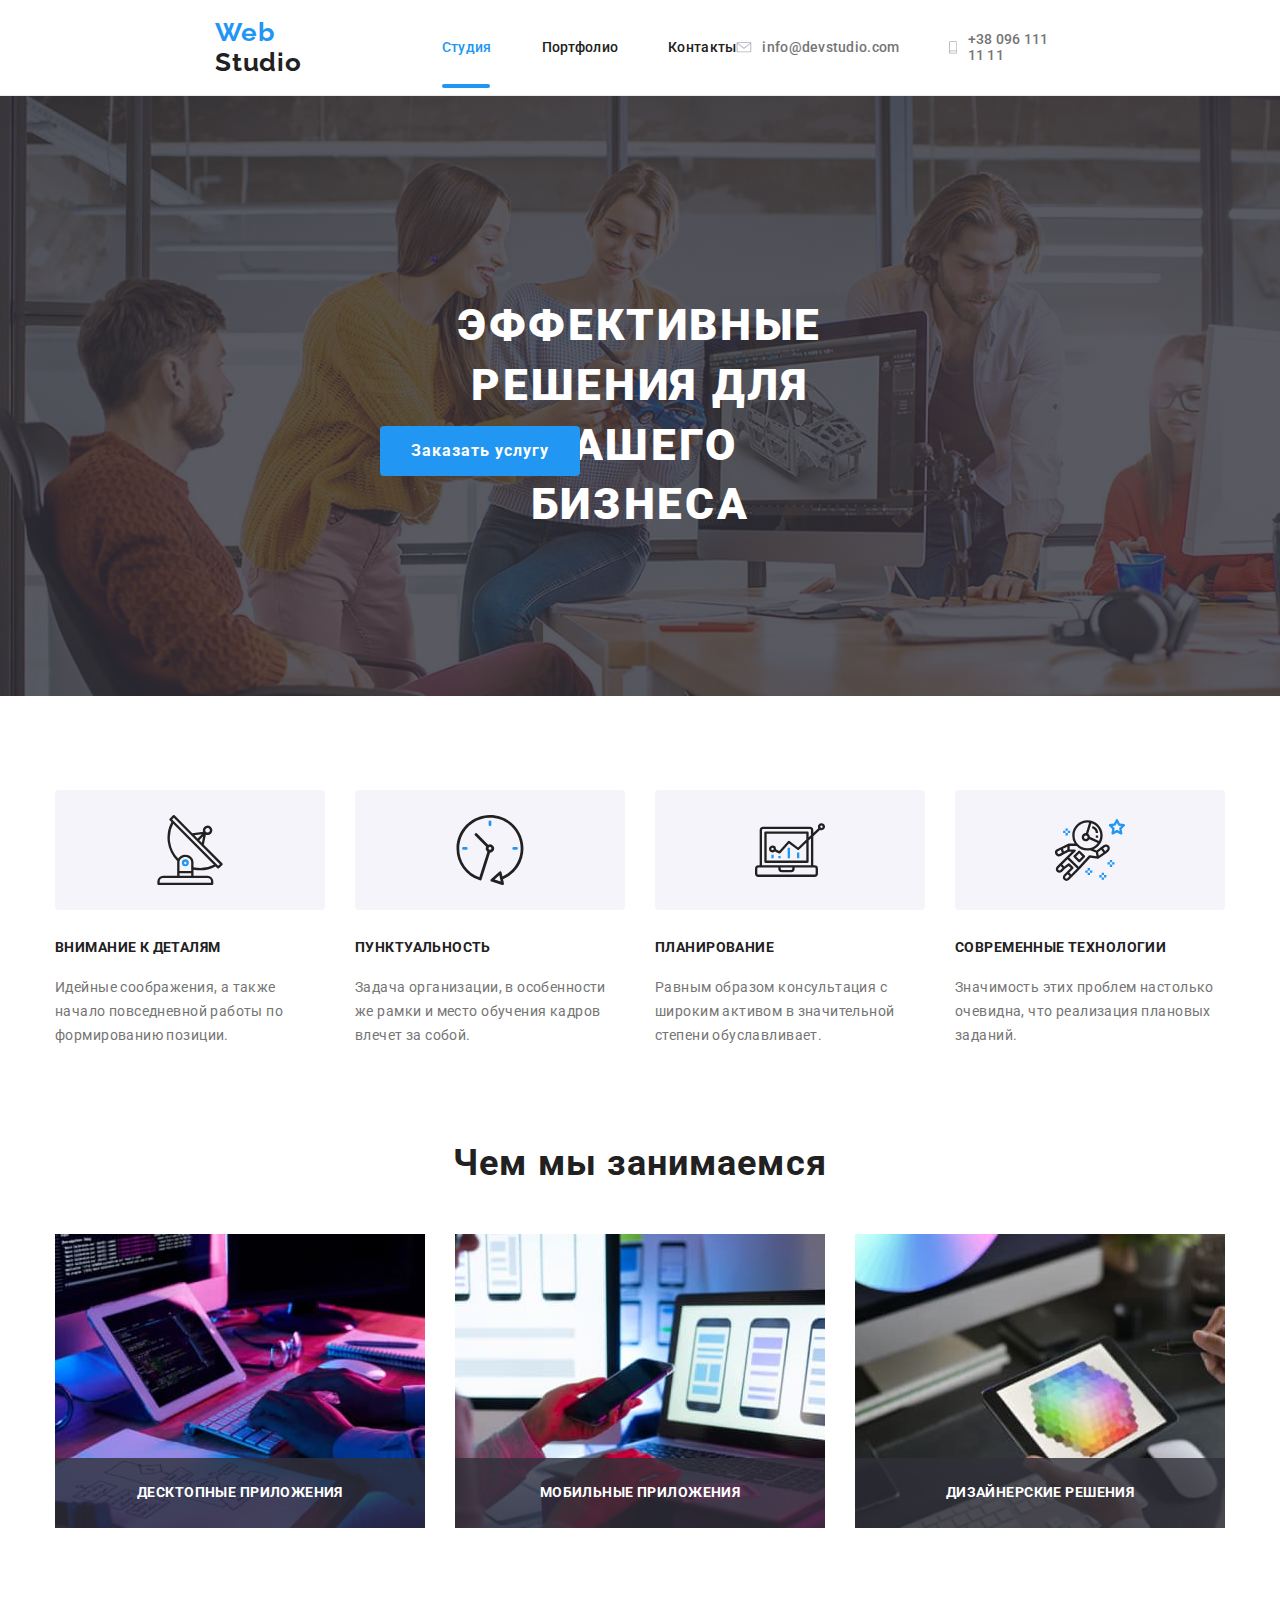
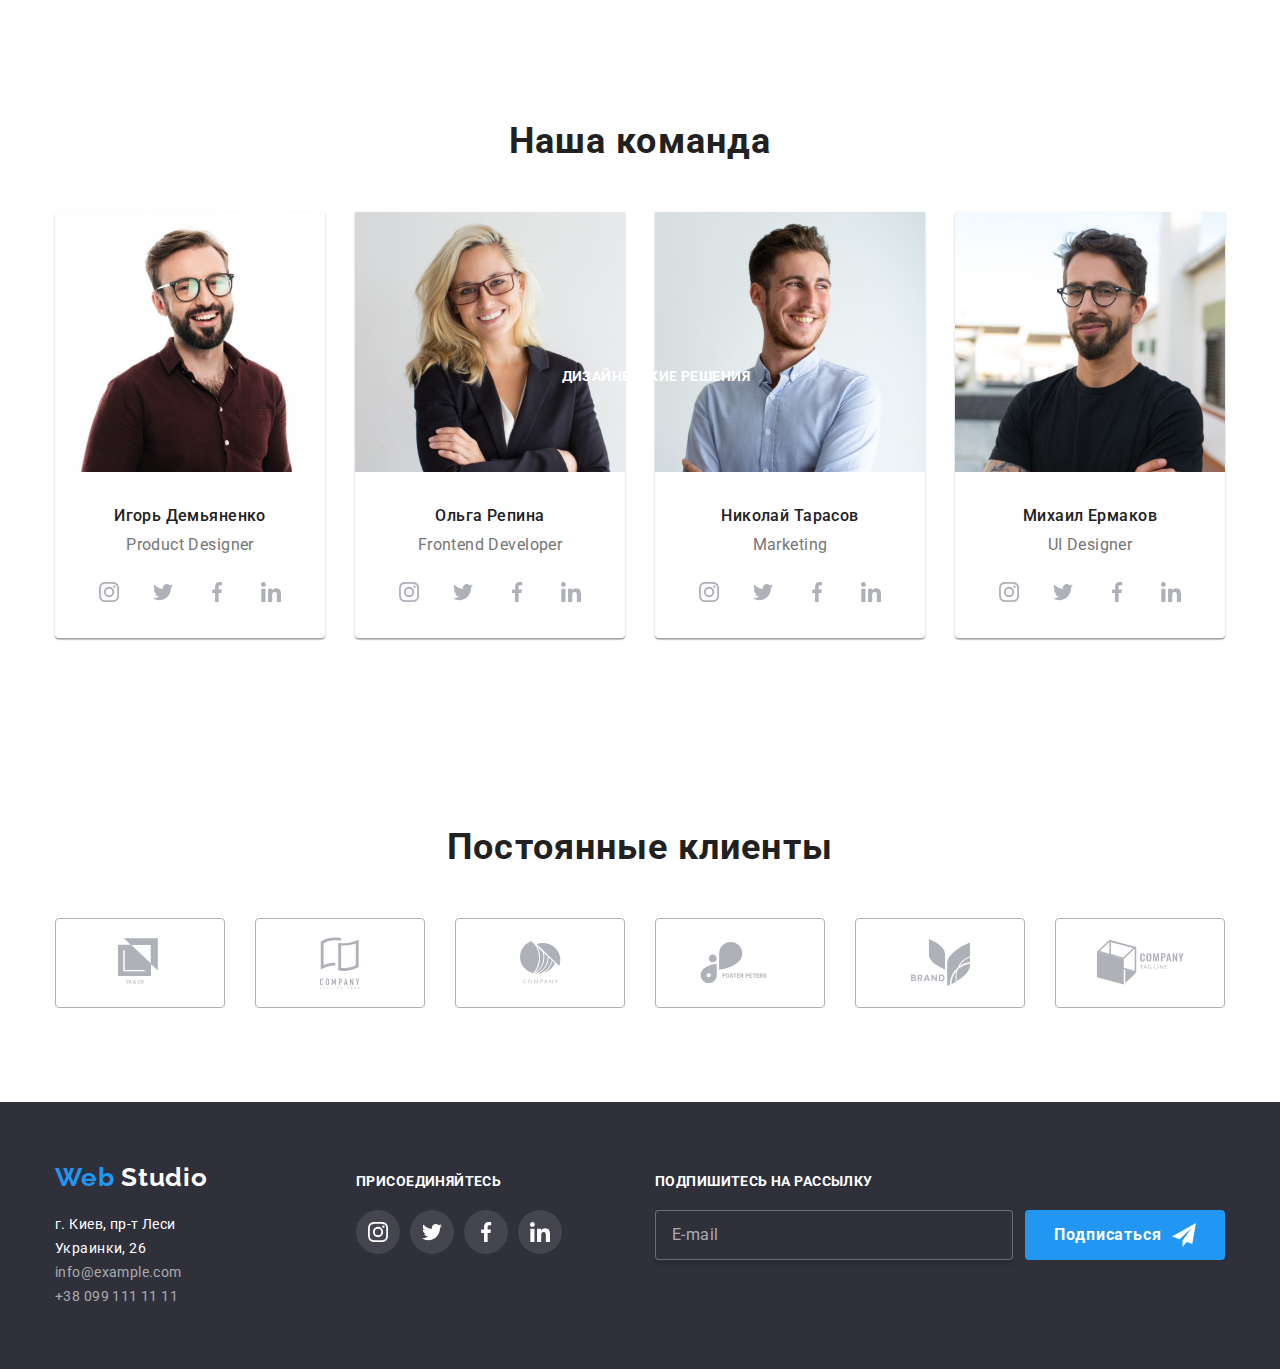
==== index.html @ f152252c "Fixes page marcup and styles of index.html and portfolio.html" ====
<!DOCTYPE html>
<html lang="ru">
    <head>
        <meta charset="UTF-8"/>
        <meta name="viewport" content="width=device-width,
        initial-scale=1.0"/>
        <title>Document</title>
        <link href="https://fonts.googleapis.com/css2?family=Raleway:wght@700&amp;family=Roboto:wght@400;500;700;900&amp;display=swap" rel="stylesheet">
        <link rel="stylesheet" href="css/normalize.css"/>
        <link rel="stylesheet" href="./css/common.css"/>
        <link rel="stylesheet" href="./css/styles.css"/>
    </head>
    <body>
        <header>
            <div class="header-conteiner ul">
                <a href="./index.html" class="logo">
                    Web <span class="head logo">Studio</span>
                </a>
                <nav class="nav">
                    <ul class="ul">
                        <li class="item"><a href="./index.html" class="nav-link current">Студия<div class="decor"></div></a></li>
                        <li class="item"><a href="./portfolio.html" class="nav-link">Портфолио<div class="decor"></div></a></li>
                        <li class="item"><a href="" class="nav-link">Контакты<div class="decor"></div></a></li>
                    </ul>
                </nav>
                <ul class="ul">
                    <li class="item">
                        <a href="mailto:info@devstudio.com" class=".header-mail nav-link contact">
                            <svg class="header-mail icon">
                                <use href="./img/symbol-defs1.svg#envelope">
                                </use>
                            </svg>
                            info@devstudio.com
                        </a>
                    </li>
                    <li class="item">
                        <a href="tel:+380961111111" class="nav-link contact">
                            <svg class="header-phone icon">
                                <use href="./img/symbol-defs1.svg#smartphone">
                                </use>
                            </svg>
                            +38 096 111 11 11
                        </a>
                    </li>
                </ul>
            </div>
        </header>
        <main class="main">
            <section>
                <div class="hero-conteiner relative">
                    <h1 class="header absolute">Эффективные решения для вашего бизнеса</h1>
                    <button class="button absolute" data-modal-open>Заказать услугу</button>
                </div>
            </section>
            <section class="section">
                <div class="conteiner">
                    <h2 class="section-header hidden">Особенности</h2>
                    <ul class=ul>
                        <li class="items">
                            <div class="features-items">
                                <svg class="icon">
                                    <use href="./img/symbol-defs.svg#antenna">
                                    </use>
                                </svg>
                            </div>
                            <p class="features">Внимание к деталям</p>
                            <p class="section-text">Идейные соображения, а также начало повседневной работы по формированию позиции.</p>
                        </li>
                        <li class="items">
                            <div class="features-items">
                                <svg class="icon">
                                    <use href="./img/symbol-defs.svg#clock">
                                    </use>
                                </svg>
                            </div>
                            <h3 class="features">Пунктуальность</h3>
                            <p class="section-text">Задача организации, в особенности же рамки и место обучения кадров влечет за собой.</p>
                        </li>
                        <li class="items">
                            <div class="features-items">
                                <svg class="icon">
                                    <use href="./img/symbol-defs.svg#diagram">
                                    </use>
                                </svg>
                            </div>
                            <h3 class="features">Планирование</h3>
                            <p class="section-text">Равным образом консультация с широким активом в значительной степени обуславливает.</p>
                        </li>
                        <li class="items">
                            <div class="features-items">
                                <svg class="icon">
                                    <use href="./img/symbol-defs.svg#astronaut">
                                    </use>
                                </svg>
                            </div>
                            <h3 class="features">Современные технологии</h3>
                            <p class="section-text">Значимость этих проблем настолько очевидна, что реализация плановых заданий.</p>
                        </li>
                    </ul>
                </div>
            </section>
            <section class="section">
                <div class="conteiner">
                    <h2 class="section-header">Чем мы занимаемся</h2>
                    <ul class="ul">
                        <li class="items relative">
                            <img src="./img/tablet.jpg" alt=""/>
                            <div class="absolute-layer"></div>
                            <p class="features customize l absolute">Десктопные приложения</p>
                        </li>
                        <li class="items relative">
                                <img src="./img/noteboock.jpg" alt=""/>
                                <div class="absolute-layer"></div>
                                <p class="features customize l absolute">Мобильные приложения</p>
                        </li>
                        <li class="items relative">
                                <img src="./img/pc.jpg" alt=""/>
                                <div class="absolute-layer"></div>
                                <p class="features customize l absolute">Дизайнерские решения</p>
                        </li>
                    </ul>
                </div>
            </section>
            <section class="section">
                <div class="conteiner team relative">
                    <h2 class="section-header">Наша команда</h2>
                    <h3 class="features customize absolute desine-desisions">Дизайнерские решения</h3>
                    <ul class="ul">
                        <li class="items items-width">
                            <img src="./img/igor.jpg" alt="" class="photo-margin"/>
                            <p class="teammate-name">Игорь Демьяненко</p>
                            <p class="teammate-name section-text">Product Designer</p>
                            <ul class="ul">
                                <li class="team-item">
                                    <a href="" aria-label="ссылка на instagram" target="_blank" rel="noopener noreferrer" class="social-link">
                                        <svg class="icon">
                                            <use href="./img/symbol-defs.svg#instagram">
                                            </use>
                                        </svg>
                                    </a>
                                </li>
                                <li class="team-item">
                                    <a href="" aria-label="ссылка на twitter" target="_blank" rel="noopener noreferrer" class="social-link">
                                        <svg class="icon">
                                            <use href="./img/symbol-defs.svg#twitter">
                                            </use>
                                        </svg>
                                    </a>
                                </li>
                                <li class="team-item">
                                    <a href="" aria-label="ссылка на faceboock" target="_blank" rel="noopener noreferrer" class="social-link">
                                        <svg class="icon">
                                            <use href="./img/symbol-defs.svg#facebook">
                                            </use>
                                        </svg>
                                    </a>
                                </li>
                                <li class="team-item">
                                    <a href="" aria-label="ссылка на linkedin" target="_blank" rel="noopener noreferrer" class="social-link">
                                        <svg class="icon">
                                            <use href="./img/symbol-defs.svg#linkedin">
                                            </use>
                                        </svg>
                                    </a>
                                </li>
                            </ul>
                        </li>
                        <li class="items items-width">
                            <img src="./img/olga.jpg" alt="" class="photo-margin"/>
                            <p class="teammate-name">Ольга Репина</p>
                            <p class="teammate-name section-text">Frontend Developer</p>
                            <ul class="ul">
                                <li class="team-item">
                                    <a href="" aria-label="ссылка на instagram" target="_blank" rel="noopener noreferrer" class="social-link">
                                        <svg class="icon">
                                            <use href="./img/symbol-defs.svg#instagram">
                                            </use>
                                        </svg>
                                    </a>
                                </li>
                                <li class="team-item">
                                    <a href="" aria-label="ссылка на twitter" target="_blank" rel="noopener noreferrer" class="social-link">
                                        <svg class="icon">
                                            <use href="./img/symbol-defs.svg#twitter">
                                            </use>
                                        </svg>
                                    </a>
                                </li>
                                <li class="team-item">
                                    <a href="" aria-label="ссылка на faceboock" target="_blank" rel="noopener noreferrer" class="social-link">
                                        <svg class="icon">
                                            <use href="./img/symbol-defs.svg#facebook">
                                            </use>
                                        </svg>
                                    </a>
                                </li>
                                <li class="team-item">
                                    <a href="" aria-label="ссылка на linkedin" target="_blank" rel="noopener noreferrer" class="social-link">
                                        <svg class="icon">
                                            <use href="./img/symbol-defs.svg#linkedin">
                                            </use>
                                        </svg>
                                    </a>
                                </li>
                            </ul>
                        </li>
                        <li class="items items-width">
                            <img src="./img/nik.jpg" alt="" class="photo-margin"/>
                            <p class="teammate-name">Николай Тарасов</p>
                            <p class="teammate-name section-text">Marketing</p>
                            <ul class="ul">
                                <li class="team-item">
                                    <a href="" aria-label="ссылка на instagram" target="_blank" rel="noopener noreferrer" class="social-link">
                                        <svg class="icon">
                                            <use href="./img/symbol-defs.svg#instagram">
                                            </use>
                                        </svg>
                                    </a>
                                </li>
                                <li class="team-item">
                                    <a href="" aria-label="ссылка на twitter" target="_blank" rel="noopener noreferrer" class="social-link">
                                        <svg class="icon">
                                            <use href="./img/symbol-defs.svg#twitter">
                                            </use>
                                        </svg>
                                    </a>
                                </li>
                                <li class="team-item">
                                    <a href="" aria-label="ссылка на faceboock" target="_blank" rel="noopener noreferrer" class="social-link">
                                        <svg class="icon">
                                            <use href="./img/symbol-defs.svg#facebook">
                                            </use>
                                        </svg>
                                    </a>
                                </li>
                                <li class="team-item">
                                    <a href="" aria-label="ссылка на linkedin" target="_blank" rel="noopener noreferrer" class="social-link">
                                        <svg class="icon">
                                            <use href="./img/symbol-defs.svg#linkedin">
                                            </use>
                                        </svg>
                                    </a>
                                </li>
                            </ul>
                        </li>
                        <li class="items items-width">
                            <img src="./img/michael.jpg" alt="" class="photo-margin"/>
                            <p class="teammate-name">Михаил Ермаков</p>
                            <p class="teammate-name section-text">UI Designer</p>
                            <ul class="ul">
                                <li class="team-item">
                                    <a href="" aria-label="ссылка на instagram" target="_blank" rel="noopener noreferrer" class="social-link">
                                        <svg class="icon">
                                            <use href="./img/symbol-defs.svg#instagram">
                                            </use>
                                        </svg>
                                    </a>
                                </li>
                                <li class="team-item">
                                    <a href="" aria-label="ссылка на twitter" target="_blank" rel="noopener noreferrer" class="social-link">
                                        <svg class="icon">
                                            <use href="./img/symbol-defs.svg#twitter">
                                            </use>
                                        </svg>
                                    </a>
                                </li>
                                <li class="team-item">
                                    <a href="" aria-label="ссылка на faceboock" target="_blank" rel="noopener noreferrer" class="social-link">
                                        <svg class="icon">
                                            <use href="./img/symbol-defs.svg#facebook">
                                            </use>
                                        </svg>
                                    </a>
                                </li>
                                <li class="team-item">
                                    <a href="" aria-label="ссылка на linkedin" target="_blank" rel="noopener noreferrer" class="social-link">
                                        <svg class="icon">
                                            <use href="./img/symbol-defs.svg#linkedin">
                                            </use>
                                        </svg>
                                    </a>
                                </li>
                            </ul>
                        </li>
                    </ul>    
                </div>
            </section>
            <section class="section">
                <div class="conteiner">
                    <h2 class="section-header">Постоянные клиенты</h2>
                    <ul class="ul">
                        <li class="items">
                            <a href="" aria-label="./img/logo1.svg" target="_blank" rel="noopener noreferrer" class="section-link">
                                <div class="clients-items">
                                    <svg class="clients-link icon">
                                        <use href="./img/symbol-defs.svg#logo1">
                                        </use>
                                    </svg>
                                </div>
                            </a>
                        </li>
                        <li class="items">
                            <a href="" aria-label="./img/logo2.svg" target="_blank" rel="noopener noreferrer" class="section-link">
                                <div class="clients-items">
                                    <svg class="clients-link tagline icon">
                                        <use href="./img/symbol-defs.svg#logo2">
                                        </use>
                                    </svg>
                                </div>
                            </a>
                        </li>
                        <li class="items">
                            <a href="" aria-label="./img/logo3.svg" target="_blank" rel="noopener noreferrer" class="section-link">
                                <div class="clients-items">
                                    <svg class="clients-link company icon">
                                        <use href="./img/symbol-defs.svg#logo3">
                                        </use>
                                    </svg>
                                </div>
                            </a>
                        </li>
                        <li class="items">
                            <a href="" aria-label="./img/logo4.svg" target="_blank" rel="noopener noreferrer" class="section-link">
                                <div class="clients-items">
                                    <svg class="clients-link foster-peters icon">
                                        <use href="./img/symbol-defs.svg#logo4">
                                        </use>
                                    </svg>
                                </div>
                            </a>
                        </li>
                        <li class="items">
                            <a href="" aria-label="./img/logo5.svg" target="_blank" rel="noopener noreferrer" class="section-link">
                                <div class="clients-items">
                                    <svg class="clients-link brand icon">
                                        <use href="./img/symbol-defs.svg#logo5">
                                        </use>
                                    </svg>
                                </div>
                            </a>
                        </li>
                        <li class="items">
                            <a href="" aria-label="./img/logo6.svg" target="_blank" rel="noopener noreferrer" class="section-link">
                                <div class="clients-items">
                                    <svg class="clients-link tag-line icon">
                                        <use href="./img/symbol-defs.svg#logo6">
                                        </use>
                                    </svg>
                                </div>
                            </a>
                        </li>
                    </ul>
               </div>
            </section>
        </main>
        <footer class="footer">
            <h2 class="footer section-header hidden">Свяжитесь с нами</h2>
            <div class="footer-conteiner ul">
                <div class="ul address">
                    <a href="./index.html" class="logo footer-logo">
                        Web <span class="botom logo">Studio</span>
                    </a>
                    <address class="address">
                        г. Киев, пр-т Леси Украинки, 26 <br>
                        <a href="mailto:info@example.com" class="address-link">info@example.com</a><br>
                        <a href="tel:+38 099 111 11 11" class="address-link">+38 099 111 11 11</a>
                    </address>
                </div>
                <div class="ul follow-us">
                    <h3 class="features ul">присоединяйтесь</h3>
                    <ul class="ul">
                        <li class="team-item">
                            <a href="" aria-label="ссылка на instagram" target="_blank" rel="noopener noreferrer" class="follow-us-link">
                                <svg class="icon">
                                    <use href="./img/symbol-defs.svg#instagram">
                                    </use>
                                </svg>
                            </a>
                        </li>
                        <li class="team-item">
                            <a href="" aria-label="ссылка на twitter" target="_blank" rel="noopener noreferrer" class="follow-us-link">
                                <svg class="icon">
                                    <use href="./img/symbol-defs.svg#twitter">
                                    </use>
                                </svg>
                            </a>
                        </li>
                        <li class="team-item">
                            <a href="" aria-label="ссылка на faceboock" target="_blank" rel="noopener noreferrer" class="follow-us-link">
                                <svg class="icon">
                                    <use href="./img/symbol-defs.svg#facebook">
                                    </use>
                                </svg>
                            </a>
                        </li>
                        <li class="team-item">
                            <a href="" aria-label="ссылка на linkedin" target="_blank" rel="noopener noreferrer" class="follow-us-link">
                                <svg class="icon">
                                    <use href="./img/symbol-defs.svg#linkedin">
                                    </use>
                                </svg>
                            </a>
                        </li>
                    </ul>
                </div>
                <form class="ul subscribe">
                    <label class="footer-label" for="delivery-mail">Подпишитесь на рассылку</label>
                    <div class="ul">
                        <input class="footer-input" type="email" id="delivery-mail" name="delivery-mail" placeholder="E-mail">
                        <button class="button" type="submit">
                            Подписаться
                            <svg class="icon">
                                <use href="./img/symbol-defs2.svg#icon-send">
                                </use>
                            </svg>
                        </button>
                    </div>
                </form>
            </div>
        </footer>
        <div class="backdrop is-hidden" data-modal>
            <div class="modal">
                <button class="modal-button" data-modal-close>
                    <svg class="icon">
                        <use href="./img/symbol-defs.svg#x-icon">
                        </use>
                    </svg>
                </button>
                <form class="modal-content" action="#" method="get">
                    <h2 class="modal-header">
                        Оставьте свои данные, мы вам перезвоним
                    </h2>
                    <label class="modal-label" for="name">Имя</label>
                    <input class="modal-iput" type="text" name="name" id="name">
                    <svg class="icon name">
                        <use href="./img/symbol-defs2.svg#person">
                        </use>
                    </svg>
                    <label class="modal-label" for="phone">Телефон</label>
                    <input class="modal-iput" type="tel" name="phone" id="phone">
                    <svg class="icon phone">
                        <use href="./img/symbol-defs2.svg#phone">
                        </use>
                    </svg>
                    <label class="modal-label" for="mail">Почта</label>
                    <input class="modal-iput" type="email" name="mail" id="mail">
                    <svg class="icon email">
                        <use href="./img/symbol-defs2.svg#email">
                        </use>
                    </svg>
                    <label class="modal-label" for="comment">Комментарий</label>
                    <textarea class="modal-comment" name="comment" id="comment" placeholder="Введите текст"></textarea>
                    <input class="modal-checkbox" type="checkbox" name="submit-agreement" id="submit-agreement">
                    <label class="checkbox modal-label" for="submit-agreement">
                        Соглашаюсь с рассылкой и принимаю <a href="#" class="modal-link">Условия договора</a>
                    </label>
                    <svg class="icon square">
                        <use href="./img/symbol-defs2.svg#square">
                        </use>
                    </svg>
                    <button class="button" type="submit">Отправить</button>
                </form>
            </div>
        </div>
        <script src="js/modal.js"></script>
    </body>
</html>
---- css/common.css ----
:root {
    --primary-page-color: #2196F3;
    --secondary-page-color: #ffffff;
    --primary-text-color: #212121;
    --secondary-text-color: #ffffff;
}
/* inheriting border-box */
html {
    box-sizing: border-box;
}
*, *::before, *::after {
    box-sizing: inherit;
}
/* body */
body {
    background-color: var(--secondary-page-color);
    font-family: Roboto, sans-serif;
    font-size: 14px;
    letter-spacing: 0.03em;
    margin: 0;
}
/* standart margin remover */
h1, h2, h3, h4, h5, h6, ul, p {
    margin: 0 0 0 0;
    padding: 0 0 0 0;
}
/* list style remover */
ul {
    list-style: none;
}

/* logo style */
.logo {
    color: var(--primary-page-color);
    font-family: Raleway;
    font-weight: 700;
    font-size: 26px;
    line-height: 1.19;
    letter-spacing: 0.03em;
    text-decoration: none;
}
.head.logo {
    color: var(--primary-text-color);
}
.botom.logo {
    color: var(--secondary-page-color);
}
/* site nav */
.nav, .nav-link {
    color: var(--primary-text-color);
    font-weight: 500;
    line-height: 1.14;
    letter-spacing: 0.02em;
    text-decoration: none;

    transition: fill 250ms cubic-bezier(0.4, 0, 0.2, 1), color 250ms cubic-bezier(0.4, 0, 0.2, 1);
}
.nav-link {
    display: block;
    padding-top: 32px;
    padding-bottom: 31px;
}
.ul {
    display: flex;
    align-items: center;
    justify-content: center;
    margin-left: auto;
}
.nav .ul {
    margin-left: 85px;
}
.ul .item:not(:last-child) {
    margin-right: 50px;
}
.item {
    position: relative;
}
.decor::before {
    position: absolute;
    top: 76px;
    left: 0;
    content: '';
    width: calc(100% - 2px);
    height: 4px;
    border-radius: 2px;
    background-color: var(--primary-page-color);
    opacity: 0;

}
.nav-link.current {
    color: var(--primary-page-color);
}
.current .decor::before {
    opacity: 1;
}
.nav-link.contact {
    display: flex;
    align-items: center;
    color: #757575;

    transition: fill 250ms cubic-bezier(0.4, 0, 0.2, 1), color 250ms cubic-bezier(0.4, 0, 0.2, 1);
}
.header-mail.icon {
    width: 16px;
    height: 11px;
    margin-right: 10px;

    fill: #AFB1B8;

    transition: fill 250ms cubic-bezier(0.4, 0, 0.2, 1), color 250ms cubic-bezier(0.4, 0, 0.2, 1);
}
.header-phone.icon {
    width: 10px;
    height: 15px;
    margin-right: 10px;

    fill: #AFB1B8;

    transition: fill 250ms cubic-bezier(0.4, 0, 0.2, 1), color 250ms cubic-bezier(0.4, 0, 0.2, 1);
}
.item:hover .nav-link,
.item:focus .nav-link,
.item:hover .icon,
.item:focus .icon {
    fill: var(--primary-page-color);
    color: var(--primary-page-color);
}
.header-conteiner {
    margin: 0 auto 0 auto;
    max-width: 1600px;
    padding-left: 215px;
    padding-right: 215px;
    border-bottom: 1px solid #ECECEC;
    /* outline: 2px solid tomato; */
}
.header-conteiner.portfolio-page {
    margin-bottom: 94px;
}
/* footer */
.footer {
    max-width: 1600px;
    margin-right: auto;
    margin-left: auto;
    color: #ffffff;
    line-height: 1.14;
    background-color: #2F303A;
}
.footer.section-header {
    background-color: #2F303A;
}
.address {
    font-style: normal;
    font-weight: 400;
    font-size: 14px;
    line-height: 1.71;
}
.address-link {
    color: rgba(255, 255, 255, 0.6);
    text-decoration: none;
}
.address-link:hover, .address-link:focus {
    color: var(--primary-page-color);
}
.footer-conteiner {
    margin: 0 auto 0 auto;
    width: 1200px;
    padding-top: 60px;
    padding-right: 15px;
    padding-bottom: 60px;
    padding-left: 15px;

    /* background-color: #2F303A; */
    /* outline: 2px solid tomato; */
}
.footer-conteiner.ul {
    align-items: baseline;
    justify-content: start;
}
.logo.footer-logo {
    display: block;
    margin-bottom: 20px;
}
.ul.address {
    flex-direction: column;
    align-items: flex-start;
    margin-left: 0;
}
.features.ul {
    margin-left: 0;
}
.ul.follow-us {
    flex-direction: column;
    align-items: flex-start;
    margin-left: 147px;
}
.follow-us-link {
    display: flex;
    align-items: center;
    justify-content: center;
    width: 44px;
    height: 44px;
    margin-bottom: 0;
    border-radius: 50%;

    background-color: rgba(255, 255, 255, 0.1);

    transition: fill 250ms cubic-bezier(0.4, 0, 0.2, 1), background-color 250ms cubic-bezier(0.4, 0, 0.2, 1);

    /* outline: 2px solid tomato; */
}
.follow-us-link .icon {
    width: 20px;
    height: 20px;
    fill: var(--secondary-page-color);
}
.follow-us-link:hover,
.follow-us-link:focus {
    background-color: var(--primary-page-color);
}
.ul.subscribe {
    flex-direction: column;
    align-items: flex-start;
     margin-left: 93px;  
}
.footer-label {
    margin-bottom: 20px;

    font-weight: 700;
    font-size: 14px;
    text-transform: uppercase;
    cursor: pointer;
}
.footer-input {
    width: 358px;
    height: 50px;
    padding-top: 15px;
    padding-bottom: 15px;
    padding-left: 16px;
    margin-right: 12px;
    border: 1px solid rgba(255, 255, 255, 0.3);
    border-radius: 4px;
    background-color: #2F303A;
    cursor: pointer;

    box-shadow: 0px 4px 4px rgba(0, 0, 0, 0.15);
    transition: border-color 250ms cubic-bezier(0.4, 0, 0.2, 1);
}
.footer-input::placeholder {
    font-size: 16px;
    line-height: 1.25;
    letter-spacing: 0.03em;
    color: rgba(255, 255, 255, 0.6);
}
.footer-input:focus {
    outline: none;
    border-color: var(--primary-page-color);
}
.subscribe .icon {
    width: 24px;
    height: 24px;
    margin-left: 10px;
}
.ul .footer-item:not(:last-child) {
    margin-right: 10px;
}
---- css/styles.css ----
/* Styles for index.html */
/* hero */
.header {
    color: var(--secondary-text-color);
    font-weight: 900;
    font-size: 44px;
    line-height: 1.36;
    text-align: center;
    letter-spacing: 0.06em;
    text-transform: uppercase;
}
.hero-conteiner {
    margin: 0 auto 94px auto;
    max-width: 1600px;
    height: 600px;
    /* outline: 2px solid tomato; */
    background-color: rgba(47, 48, 58, 0.8);
    background-image: linear-gradient(
        to right,
        rgba(47, 48, 58, 0.8),
        rgba(47, 48, 58, 0.8)),
        url("../img/Header-img.jpg");
    /* background-size: cover; */
}
.conteiner-header {
    width: 700px;
    height: 120px;
    margin: 0 auto 0 auto;
}
.button {
    display: flex;
    width: 200px;
    height: 50px;
    align-items: center;
    justify-content: center;
    border: 0;
    border-radius: 4px;

    background-color: var(--primary-page-color);
    color: var(--secondary-text-color);
    font-weight: 700;
    font-size: 16px;
    line-height: 1.87;
    letter-spacing: 0.06em;
    text-decoration: none;
}
.button.absolute {
    top: 330px;
    right: 700px;
}
/* main */
.main {
    text-align: center;
}
/* sections */
.section {
    color: #212121;
    font-weight: 700;
    line-height: 1.14;


    /* outline: 2px solid lime; */
}
.section-header {
    background-color: var(--secondary-page-color);
    font-weight: 700;
    font-size: 36px;
    line-height: 1.17;
    text-align: center;
    letter-spacing: 0.03em;
    text-transform: none;

    margin-bottom: 50px;
    /* outline: 2px solid tomato; */
}
.hidden {
    position: absolute;
    visibility: hidden;
}
.features {
    text-align: left;
    font-weight: 700;
    font-size: 14px;
    text-transform: uppercase;

    margin-bottom: 20px;
    /* outline: 2px solid tomato; */
}
.features.customize {
    color: var(--secondary-text-color);
}
.section-text {
    text-align: left;
    color: #757575;
    font-weight: 400;
    line-height: 1.71;

    /* outline: 2px solid tomato; */
}
.conteiner {
    margin: 0 auto 94px auto;
    width: 1200px;
    padding-left: 15px;
    padding-right: 15px;
    /* outline: 2px solid tomato; */
}
.features-items {
    display: flex;
    width: 270px;
    height: 120px;
    align-items: center;
    justify-content: center;
    margin-bottom: 30px;
    border-radius: 4px;

    background-color: #F5F4FA;
}
.clients-items {
    display: flex;
    width: 170px;
    height: 90px;
    align-items: center;
    justify-content: center;
    border: 1px solid #AFB1B8;
    border-radius: 4px;

    transition: border-color 250ms cubic-bezier(0.4, 0, 0.2, 1);
}
.clients-items .icon {
    width: 44px;
    height: 49px;
    margin-bottom: 0;

    fill: #AFB1B8;
    
    transition: fill 250ms cubic-bezier(0.4, 0, 0.2, 1);
}
.tagline.icon {
    width: 40px;
    height: 52px;
}
.company.icon {
    width: 41px;
    height: 43px;
}
.foster-peters.icon {
    width: 80px;
    height: 42px;
}
.brand.icon {
    width: 59px;
    height: 47px;
}
.tag-line.icon {
    width: 89px;
    height: 45px;
}
.clients-link:hover,
.clients-link:focus,
.clients-items:hover,
.clients-items:focus {
    fill: var(--primary-page-color);
    border-color: var(--primary-page-color);
}
.ul .items {
    align-items: flex-start;
}
.ul .items:not(:last-child) {
    margin-right: 30px;
}
.items-width {
    width: 270px;
    padding-bottom: 24px;

    box-shadow: 0px 1px 3px rgba(0, 0, 0, 0.12), 0px 1px 1px rgba(0, 0, 0, 0.14), 0px 2px 1px rgba(0, 0, 0, 0.2);
    border-radius: 0px 0px 4px 4px;
}
.ul .team-item:not(:last-child) {
    margin-right: 10px;
}
.relative {
    position: relative;
}
.l {
    width: 370px;
    text-align: center;
}
.absolute {
    position: absolute;
    top: 224px;
    right: 0px;
}
.absolute-layer::before {
    position: absolute;
    top: 224px;
    right: 0px;
    content: '';
    width: 370px;
    height: 70px;
    background-color: rgba(47, 48, 58, 0.8);
}
.header.absolute {
    top: 200px;
    right: 430px;
    left: 430px;
}
.l.absolute {
    top: 251px;
}
.absolute.desine-desisions {
    top: 343px;
    right: 490px;
}
.ul.items {
    align-content: flex-end;
}
.icon {
    width: 70px;
    height: 70px;

    fill: #AFB1B8;
}
/* our team */
.teammate-name {
    font-weight: 500;
    font-size: 16px;
    line-height: 1.19;

    margin-bottom: 10px;
    /* outline: 2px solid tomato; */
}
.teammate-name.section-text {
    text-align: center;
    font-weight: 400;

    margin-bottom: 16px;
}
.section-link {
    color: #AFB1B8;
    text-decoration: none;

    /* outline: 2px solid tomato; */
}
.section-link:hover .icon,
.section-link:focus .icon {
    color: var(--primary-page-color);
    fill: var(--primary-page-color);
}
.team {
    padding-top: 94px;
    padding-bottom: 94px;
}
.photo-margin {
    max-width: 270px;
    margin-bottom: 30px;
}
.social-link {
    display: flex;
    align-items: center;
    justify-content: center;
    width: 44px;
    height: 44px;
    margin-bottom: 0;
    border-radius: 50%;

    transition: fill 250ms cubic-bezier(0.4, 0, 0.2, 1), background-color 250ms cubic-bezier(0.4, 0, 0.2, 1);

    /* outline: 2px solid tomato; */
}
.social-link .icon {
    width: 20px;
    height: 20px;

    transition: fill 250ms cubic-bezier(0.4, 0, 0.2, 1), background-color 250ms cubic-bezier(0.4, 0, 0.2, 1);   
}
.social-link:hover,
.social-link:focus,
.social-link:hover .icon,
.social-link:focus .icon {
    fill: var(--secondary-page-color);
    background-color: var(--primary-page-color);
}
/* Styles for portfolio.html */
/* main */

/* buttons */
/* .ul.portfolio-button {
    min-width: 611px;
    height: 54px;
    justify-content: center;
} */
.ul .portfolio-item:not(:last-child) {
    margin-right: 8px;
}
.portfolio-button {
    min-width: 103px;
    height: 38px;
    padding: 6px 22px;
    border: 0;
    border-radius: 4px;
    
    background-color: #F5F4FA;
    color: var(--primary-text-color);
    font-family: Roboto, sans-serif;
    font-weight: 500;
    font-size: 16px;
    line-height: 1.62;
    letter-spacing: 0.03em;

    transition: color 250ms cubic-bezier(0.4, 0, 0.2, 1), background-color 250ms cubic-bezier(0.4, 0, 0.2, 1), box-shadow 250ms cubic-bezier(0.4, 0, 0.2, 1);
}
.portfolio-button:hover, .portfolio-button:focus {
    background-color: var(--primary-page-color);
    color: var(--secondary-text-color);
    box-shadow: 0px 3px 1px rgba(0, 0, 0, 0.1), 0px 1px 2px rgba(0, 0, 0, 0.08), 0px 2px 2px rgba(0, 0, 0, 0.12);
}
/* portfolio */
.portfolio-conteiner {
    padding: 20px 24px;
    text-align: left;
}
.portfolio-header {
    margin-bottom: 4px;
    text-align: left;
    color: var(--primary-text-color);
    font-weight: 700;
    font-size: 18px;
    line-height: 2.00;
    letter-spacing: 0.06em;
    /* outline: 2px solid tomato; */
}
.portfolio-text {
    color: #757575;
    font-weight: 400;
    font-size: 16px;
    line-height: 1.88;
    /* outline: 2px solid tomato; */
}
.portfolio-link {
    text-decoration: none;
}
.hover-text {
    color: var(--secondary-text-color);
    font-size: 18px;
    line-height: 1.56;
}
.techno-crak,
.new-orlean,
.seafood,
.prime,
.boxes,
.inspiration,
.limited-edition,
.lab,
.growing-business {
    position: relative;
    overflow: hidden;
}
.hover-block {
    width: 370px;
    height: 294px;
    padding: 63px 24px;
    text-align: left;
    position: absolute;
    top: 0px;
    left: 0px;

    background-color: rgba(33, 150, 243, 0.9);

    transform: translateY(102%);
    transition: transform 250ms cubic-bezier(0.4, 0, 0.2, 1);
}
.techno-crak:hover .hover-block,
.new-orlean:hover .hover-block,
.seafood:hover .hover-block,
.prime:hover .hover-block,
.boxes:hover .hover-block,
.inspiration:hover .hover-block,
.limited-edition:hover .hover-block,
.lab:hover .hover-block,
.growing-business:hover .hover-block {
    background-color: rgba(33, 150, 243, 0.9);
    transform: translateY(0);
}
.header-conteiner.customize {
    margin: 0 auto 94px auto;
}
.conteiner.customize {
    margin: 0 auto 34px auto;
    padding: 0 0 16px 0;
}
.portfolio.conteiner {
    margin-right: auto;
    margin-left: auto;
}
.portfolio.items {
    position: relative;
    width: 370px;

    box-shadow: 0px 1px 3px rgba(0, 0, 0, 0.12), 0px 1px 1px rgba(0, 0, 0, 0.14), 0px 2px 1px rgba(0, 0, 0, 0.2);
    border-radius: 0px 0px 4px 4px;
}
.ul.portfolio:nth-child(n+1) {
    flex-wrap: wrap;
}
.ul .portfolio:nth-child(3n) {
    margin-right: 0px;
}
.portfolio .items {
    margin-bottom: 30px;
}
.portfolio .items:nth-last-child(-n + 3){
    margin-bottom: 0;   
}
/* modal window */
.backdrop {
    position: fixed;
    top: 0;
    left: 0;
    width: 100%;
    height: 100%;
    background-color: rgba(255, 165, 0, 0);
    opacity: 1;
    transition: opacity 250ms cubic-bezier(0.4, 0, 0.2, 1);
}
.backdrop.is-hidden {
    opacity: 0;
    pointer-events: none;
}
.backdrop.is-hidden .modal {
    transform: translate(-50%, -50%) scale(0.8);
}
.modal {
    position: absolute;
    top: 50%;
    left: 50%;

    width: 528px;
    height: 581px;
    padding: 40px 40px;
    border-radius: 4px;
    background-color: #FFFFFF;

    box-shadow: 0px 1px 3px rgba(0, 0, 0, 0.12), 0px 1px 1px rgba(0, 0, 0, 0.14), 0px 2px 1px rgba(0, 0, 0, 0.2);
    transform: translate(-50%, -50%) scale(1);
    transition: transform 250ms cubic-bezier(0.4, 0, 0.2, 1);
}
.modal-button {
    position: absolute;
    top: 8px;
    left: 490px;

    display: flex;
    width: 30px;
    height: 30px;
    align-items: center;
    justify-content: center;
    border: 1px solid rgba(0, 0, 0, 0.1);
    border-radius: 50%;

    background-color: #FFFFFF;
}
.modal-button .icon {
    width: 11px;
    height: 11px;
    fill: #000000;

    transition: fill 250ms cubic-bezier(0.4, 0, 0.2, 1);
}
.modal-button:hover,
.modal-button:focus,
.modal-button:hover .icon,
.modal-button:focus .icon {
    fill: var(--primary-page-color);
    cursor: pointer;
}
.modal-content {
    position: relative;
    color: var(--primary-text-color);
}
.modal-header {
    margin-bottom: 12px;
    font-size: 20px;
    font-weight: 700;
    line-height: 1.15;
}
.modal-label {
    display: block;
    margin-bottom: 4px;

    color: #757575;
    font-size: 12px;
    line-height: 1.17;
    letter-spacing: 0.01em;
    cursor: pointer;
}
.modal-iput {
    width: 100%;
    height: 40px;
    padding-top: 12px;
    padding-bottom: 12px;
    padding-left: 42px;
    margin-bottom: 10px;
    border: 1px solid rgba(33, 33, 33, 0.2);
    border-radius: 4px;
    cursor: pointer;

    transition: border-color 250ms cubic-bezier(0.4, 0, 0.2, 1);
}
.modal-content .icon {
    position: absolute;
    top: 64px;
    left: 12px;
    width: 18px;
    height: 18px;
    fill: #212121;
}
.name,
.phone,
.email {
    transition: fill 250ms cubic-bezier(0.4, 0, 0.2, 1);
}
.icon.phone {
    top: calc(64px + 68px);
}
.icon.email {
    top: calc(64px + 68px * 2);
}
.modal-iput:focus,
.modal-iput:focus + .name,
.modal-iput:focus + .phone,
.modal-iput:focus + .email {
    outline: none;
    border-color: var(--primary-page-color);
    fill: var(--primary-page-color);
}
.modal-comment {
    width: 100%;
    height: 120px;
    padding: 12px 16px;
    margin-bottom: 20px;
    border: 1px solid rgba(33, 33, 33, 0.2);
    border-radius: 4px;
    resize: none;

    transition: border-color 250ms cubic-bezier(0.4, 0, 0.2, 1);
}
.modal-comment::placeholder {
    color: rgba(117, 117, 117, 0.5);
    font-size: 12px;
    line-height: 1.17;
    letter-spacing: 0.01em;
}
.modal-comment:focus {
    outline: none;
    border-color: var(--primary-page-color);
}
.modal-checkbox {
    width: 16px;
    height: 15px;
    -webkit-appearance: none;
    -moz-appearance: none;
    appearance: none;
    outline: none;
}
.checkbox.modal-label {
    display: inline-block;
    margin-bottom: 30px;
    margin-left: 8px;
    font-size: 14px;
    line-height: 1.7;
    letter-spacing: 0.03em;
}
.icon.square {
    width: 16px;
    height: 16px;
    top: calc((64px + 68px * 2) + 203px);
    left: 0;
}
.square {
    transition: background-color 250ms cubic-bezier(0.4, 0, 0.2, 1),
    fill 250ms cubic-bezier(0.4, 0, 0.2, 1);
}
.modal-checkbox:checked ~ .square {
    fill: var(--primary-page-color);
    background-image: url(../img/icon-check.svg);
    background-color: var(--primary-page-color);

}
.modal-link {
    color: var(--primary-page-color);
}
.modal-content .button {
    display: inline;
    position: relative;
    left: 50%;
    transform: translate(-50%);

    box-shadow: 0px 4px 4px rgba(0, 0, 0, 0.15);
}
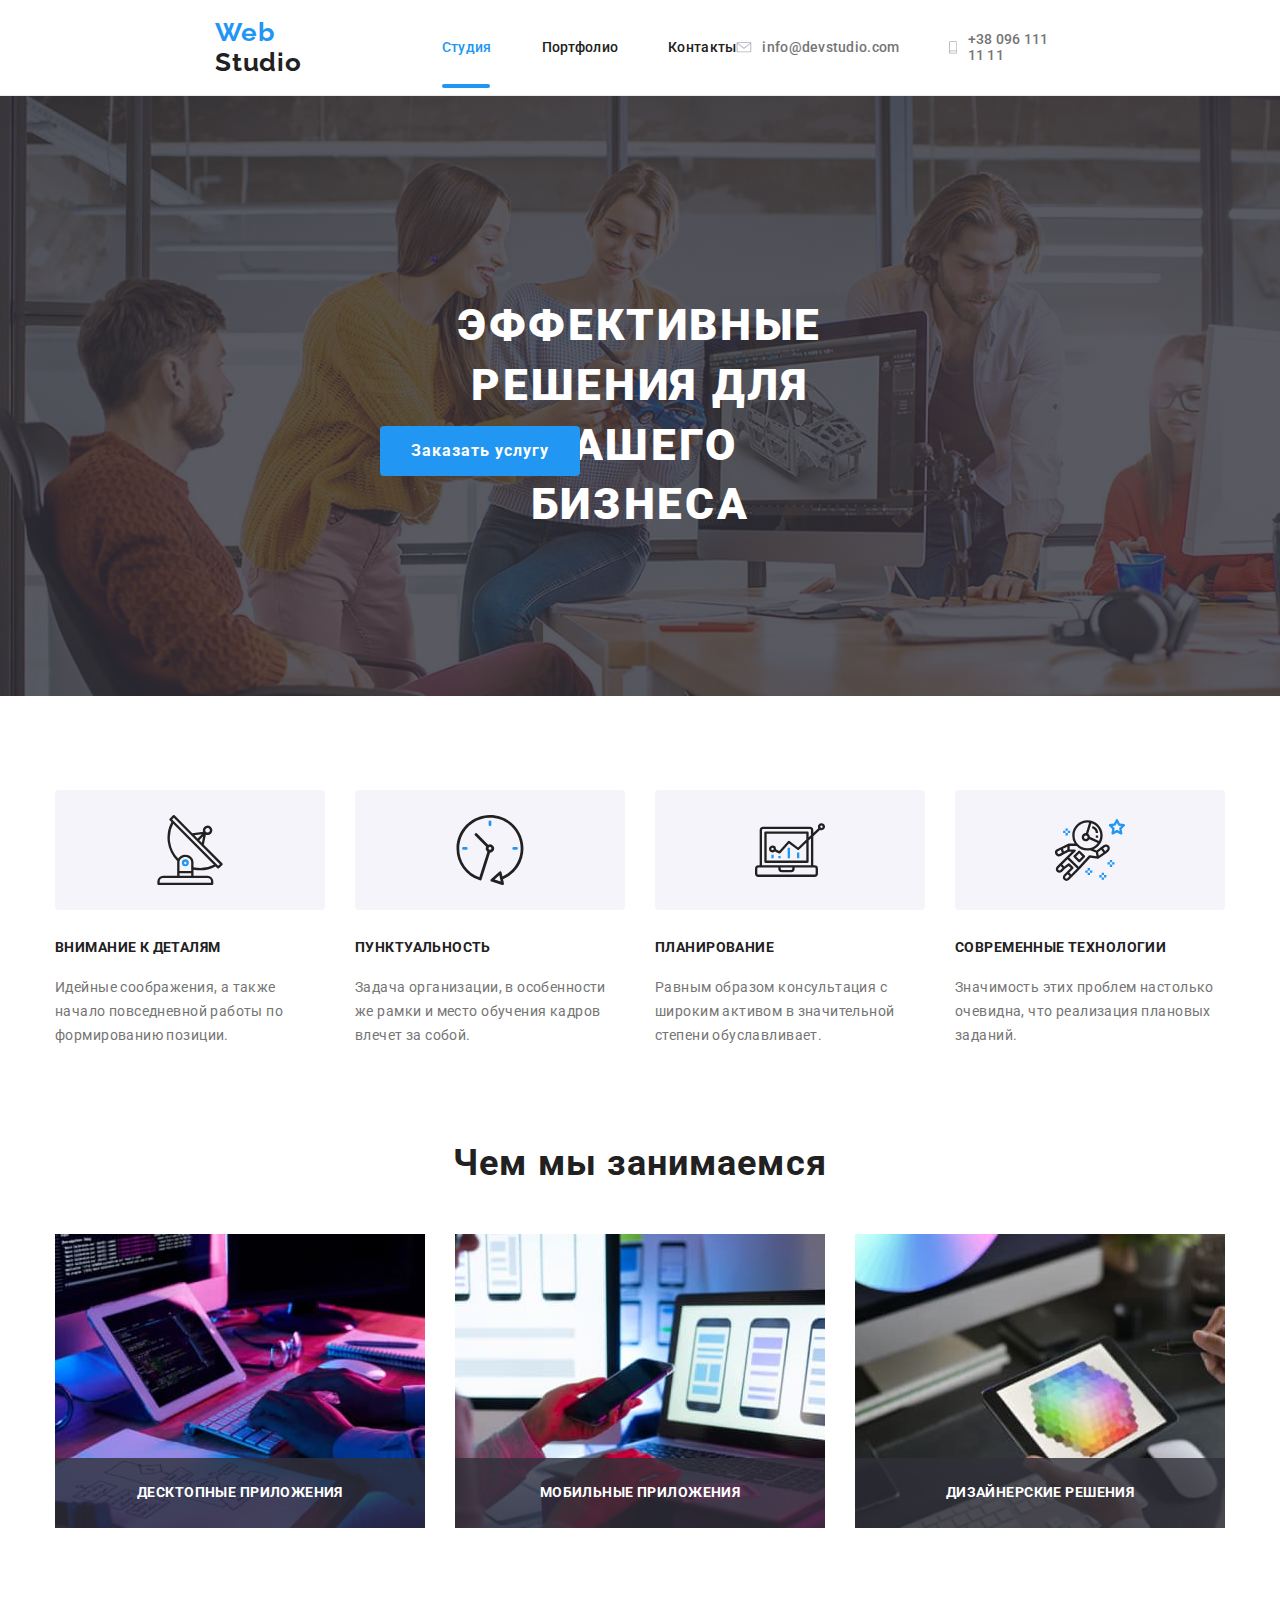
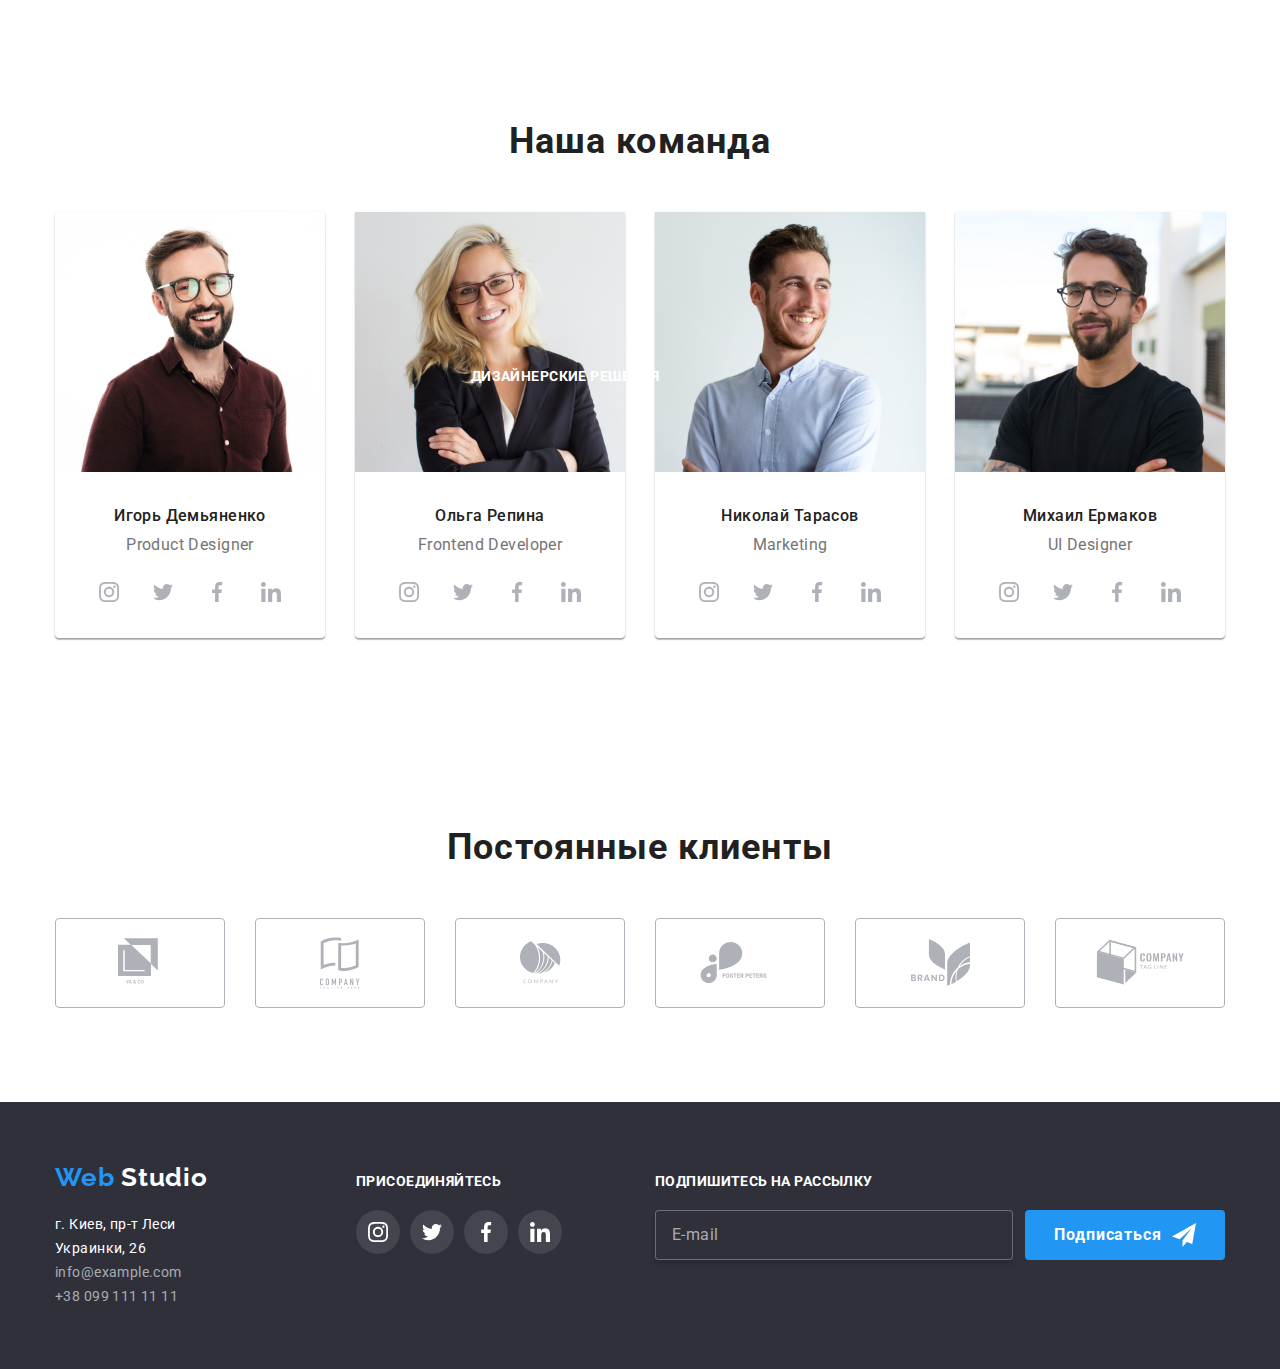
==== commit 9ecc538f: "Fixes styles in index.html and portfolio.html" ====
--- a/index.html
+++ b/index.html
@@ -14,7 +14,7 @@
         <header>
             <div class="header-conteiner ul">
                 <a href="./index.html" class="logo">
-                    Web <span class="head logo">Studio</span>
+                    Web <span class="header-logo">Studio</span>
                 </a>
                 <nav class="nav">
                     <ul class="ul">
@@ -25,8 +25,8 @@
                 </nav>
                 <ul class="ul">
                     <li class="item">
-                        <a href="mailto:info@devstudio.com" class=".header-mail nav-link contact">
-                            <svg class="header-mail icon">
+                        <a href="mailto:info@devstudio.com" class="nav-link contact">
+                            <svg class="icon">
                                 <use href="./img/symbol-defs1.svg#envelope">
                                 </use>
                             </svg>
@@ -106,17 +106,17 @@
                         <li class="items relative">
                             <img src="./img/tablet.jpg" alt=""/>
                             <div class="absolute-layer"></div>
-                            <p class="features customize l absolute">Десктопные приложения</p>
+                            <p class="features customize absolute">Десктопные приложения</p>
                         </li>
                         <li class="items relative">
                                 <img src="./img/noteboock.jpg" alt=""/>
                                 <div class="absolute-layer"></div>
-                                <p class="features customize l absolute">Мобильные приложения</p>
+                                <p class="features customize absolute">Мобильные приложения</p>
                         </li>
                         <li class="items relative">
                                 <img src="./img/pc.jpg" alt=""/>
                                 <div class="absolute-layer"></div>
-                                <p class="features customize l absolute">Дизайнерские решения</p>
+                                <p class="features customize absolute">Дизайнерские решения</p>
                         </li>
                     </ul>
                 </div>
@@ -132,7 +132,7 @@
                             <p class="teammate-name section-text">Product Designer</p>
                             <ul class="ul">
                                 <li class="team-item">
-                                    <a href="" aria-label="ссылка на instagram" target="_blank" rel="noopener noreferrer" class="social-link">
+                                    <a href="" class="social-link" aria-label="ссылка на instagram" target="_blank" rel="noopener noreferrer">
                                         <svg class="icon">
                                             <use href="./img/symbol-defs.svg#instagram">
                                             </use>
@@ -140,7 +140,7 @@
                                     </a>
                                 </li>
                                 <li class="team-item">
-                                    <a href="" aria-label="ссылка на twitter" target="_blank" rel="noopener noreferrer" class="social-link">
+                                    <a href="" class="social-link" aria-label="ссылка на twitter" target="_blank" rel="noopener noreferrer">
                                         <svg class="icon">
                                             <use href="./img/symbol-defs.svg#twitter">
                                             </use>
@@ -148,7 +148,7 @@
                                     </a>
                                 </li>
                                 <li class="team-item">
-                                    <a href="" aria-label="ссылка на faceboock" target="_blank" rel="noopener noreferrer" class="social-link">
+                                    <a href="" class="social-link" aria-label="ссылка на faceboock" target="_blank" rel="noopener noreferrer">
                                         <svg class="icon">
                                             <use href="./img/symbol-defs.svg#facebook">
                                             </use>
@@ -156,7 +156,7 @@
                                     </a>
                                 </li>
                                 <li class="team-item">
-                                    <a href="" aria-label="ссылка на linkedin" target="_blank" rel="noopener noreferrer" class="social-link">
+                                    <a href="" class="social-link" aria-label="ссылка на linkedin" target="_blank" rel="noopener noreferrer">
                                         <svg class="icon">
                                             <use href="./img/symbol-defs.svg#linkedin">
                                             </use>
@@ -171,7 +171,7 @@
                             <p class="teammate-name section-text">Frontend Developer</p>
                             <ul class="ul">
                                 <li class="team-item">
-                                    <a href="" aria-label="ссылка на instagram" target="_blank" rel="noopener noreferrer" class="social-link">
+                                    <a href="" class="social-link" aria-label="ссылка на instagram" target="_blank" rel="noopener noreferrer">
                                         <svg class="icon">
                                             <use href="./img/symbol-defs.svg#instagram">
                                             </use>
@@ -179,7 +179,7 @@
                                     </a>
                                 </li>
                                 <li class="team-item">
-                                    <a href="" aria-label="ссылка на twitter" target="_blank" rel="noopener noreferrer" class="social-link">
+                                    <a href="" class="social-link" aria-label="ссылка на twitter" target="_blank" rel="noopener noreferrer">
                                         <svg class="icon">
                                             <use href="./img/symbol-defs.svg#twitter">
                                             </use>
@@ -187,7 +187,7 @@
                                     </a>
                                 </li>
                                 <li class="team-item">
-                                    <a href="" aria-label="ссылка на faceboock" target="_blank" rel="noopener noreferrer" class="social-link">
+                                    <a href="" class="social-link" aria-label="ссылка на faceboock" target="_blank" rel="noopener noreferrer">
                                         <svg class="icon">
                                             <use href="./img/symbol-defs.svg#facebook">
                                             </use>
@@ -195,7 +195,7 @@
                                     </a>
                                 </li>
                                 <li class="team-item">
-                                    <a href="" aria-label="ссылка на linkedin" target="_blank" rel="noopener noreferrer" class="social-link">
+                                    <a href="" class="social-link" aria-label="ссылка на linkedin" target="_blank" rel="noopener noreferrer">
                                         <svg class="icon">
                                             <use href="./img/symbol-defs.svg#linkedin">
                                             </use>
@@ -218,7 +218,7 @@
                                     </a>
                                 </li>
                                 <li class="team-item">
-                                    <a href="" aria-label="ссылка на twitter" target="_blank" rel="noopener noreferrer" class="social-link">
+                                    <a href="" class="social-link" aria-label="ссылка на twitter" target="_blank" rel="noopener noreferrer">
                                         <svg class="icon">
                                             <use href="./img/symbol-defs.svg#twitter">
                                             </use>
@@ -226,7 +226,7 @@
                                     </a>
                                 </li>
                                 <li class="team-item">
-                                    <a href="" aria-label="ссылка на faceboock" target="_blank" rel="noopener noreferrer" class="social-link">
+                                    <a href="" class="social-link" aria-label="ссылка на faceboock" target="_blank" rel="noopener noreferrer">
                                         <svg class="icon">
                                             <use href="./img/symbol-defs.svg#facebook">
                                             </use>
@@ -234,7 +234,7 @@
                                     </a>
                                 </li>
                                 <li class="team-item">
-                                    <a href="" aria-label="ссылка на linkedin" target="_blank" rel="noopener noreferrer" class="social-link">
+                                    <a href="" class="social-link" aria-label="ссылка на linkedin" target="_blank" rel="noopener noreferrer">
                                         <svg class="icon">
                                             <use href="./img/symbol-defs.svg#linkedin">
                                             </use>
@@ -249,7 +249,7 @@
                             <p class="teammate-name section-text">UI Designer</p>
                             <ul class="ul">
                                 <li class="team-item">
-                                    <a href="" aria-label="ссылка на instagram" target="_blank" rel="noopener noreferrer" class="social-link">
+                                    <a href="" class="social-link" aria-label="ссылка на instagram" target="_blank" rel="noopener noreferrer">
                                         <svg class="icon">
                                             <use href="./img/symbol-defs.svg#instagram">
                                             </use>
@@ -257,7 +257,7 @@
                                     </a>
                                 </li>
                                 <li class="team-item">
-                                    <a href="" aria-label="ссылка на twitter" target="_blank" rel="noopener noreferrer" class="social-link">
+                                    <a href="" class="social-link" aria-label="ссылка на twitter" target="_blank" rel="noopener noreferrer">
                                         <svg class="icon">
                                             <use href="./img/symbol-defs.svg#twitter">
                                             </use>
@@ -265,7 +265,7 @@
                                     </a>
                                 </li>
                                 <li class="team-item">
-                                    <a href="" aria-label="ссылка на faceboock" target="_blank" rel="noopener noreferrer" class="social-link">
+                                    <a href="" class="social-link" aria-label="ссылка на faceboock" target="_blank" rel="noopener noreferrer">
                                         <svg class="icon">
                                             <use href="./img/symbol-defs.svg#facebook">
                                             </use>
@@ -273,7 +273,7 @@
                                     </a>
                                 </li>
                                 <li class="team-item">
-                                    <a href="" aria-label="ссылка на linkedin" target="_blank" rel="noopener noreferrer" class="social-link">
+                                    <a href="" class="social-link" aria-label="ссылка на linkedin" target="_blank" rel="noopener noreferrer">
                                         <svg class="icon">
                                             <use href="./img/symbol-defs.svg#linkedin">
                                             </use>
@@ -290,7 +290,7 @@
                     <h2 class="section-header">Постоянные клиенты</h2>
                     <ul class="ul">
                         <li class="items">
-                            <a href="" aria-label="./img/logo1.svg" target="_blank" rel="noopener noreferrer" class="section-link">
+                            <a href="" class="section-link" aria-label="./img/logo1.svg" target="_blank" rel="noopener noreferrer">
                                 <div class="clients-items">
                                     <svg class="clients-link icon">
                                         <use href="./img/symbol-defs.svg#logo1">
@@ -300,7 +300,7 @@
                             </a>
                         </li>
                         <li class="items">
-                            <a href="" aria-label="./img/logo2.svg" target="_blank" rel="noopener noreferrer" class="section-link">
+                            <a href="" class="section-link" aria-label="./img/logo2.svg" target="_blank" rel="noopener noreferrer">
                                 <div class="clients-items">
                                     <svg class="clients-link tagline icon">
                                         <use href="./img/symbol-defs.svg#logo2">
@@ -310,7 +310,7 @@
                             </a>
                         </li>
                         <li class="items">
-                            <a href="" aria-label="./img/logo3.svg" target="_blank" rel="noopener noreferrer" class="section-link">
+                            <a href="" class="section-link" aria-label="./img/logo3.svg" target="_blank" rel="noopener noreferrer">
                                 <div class="clients-items">
                                     <svg class="clients-link company icon">
                                         <use href="./img/symbol-defs.svg#logo3">
@@ -320,7 +320,7 @@
                             </a>
                         </li>
                         <li class="items">
-                            <a href="" aria-label="./img/logo4.svg" target="_blank" rel="noopener noreferrer" class="section-link">
+                            <a href="" class="section-link" aria-label="./img/logo4.svg" target="_blank" rel="noopener noreferrer">
                                 <div class="clients-items">
                                     <svg class="clients-link foster-peters icon">
                                         <use href="./img/symbol-defs.svg#logo4">
@@ -330,7 +330,7 @@
                             </a>
                         </li>
                         <li class="items">
-                            <a href="" aria-label="./img/logo5.svg" target="_blank" rel="noopener noreferrer" class="section-link">
+                            <a href="" class="section-link" aria-label="./img/logo5.svg" target="_blank" rel="noopener noreferrer">
                                 <div class="clients-items">
                                     <svg class="clients-link brand icon">
                                         <use href="./img/symbol-defs.svg#logo5">
@@ -340,7 +340,7 @@
                             </a>
                         </li>
                         <li class="items">
-                            <a href="" aria-label="./img/logo6.svg" target="_blank" rel="noopener noreferrer" class="section-link">
+                            <a href="" class="section-link" aria-label="./img/logo6.svg" target="_blank" rel="noopener noreferrer">
                                 <div class="clients-items">
                                     <svg class="clients-link tag-line icon">
                                         <use href="./img/symbol-defs.svg#logo6">
@@ -358,7 +358,7 @@
             <div class="footer-conteiner ul">
                 <div class="ul address">
                     <a href="./index.html" class="logo footer-logo">
-                        Web <span class="botom logo">Studio</span>
+                        Web <span class="logo">Studio</span>
                     </a>
                     <address class="address">
                         г. Киев, пр-т Леси Украинки, 26 <br>
@@ -370,7 +370,7 @@
                     <h3 class="features ul">присоединяйтесь</h3>
                     <ul class="ul">
                         <li class="team-item">
-                            <a href="" aria-label="ссылка на instagram" target="_blank" rel="noopener noreferrer" class="follow-us-link">
+                            <a href="" class="follow-us-link" aria-label="ссылка на instagram" target="_blank" rel="noopener noreferrer">
                                 <svg class="icon">
                                     <use href="./img/symbol-defs.svg#instagram">
                                     </use>
@@ -378,7 +378,7 @@
                             </a>
                         </li>
                         <li class="team-item">
-                            <a href="" aria-label="ссылка на twitter" target="_blank" rel="noopener noreferrer" class="follow-us-link">
+                            <a href="" class="follow-us-link" aria-label="ссылка на twitter" target="_blank" rel="noopener noreferrer">
                                 <svg class="icon">
                                     <use href="./img/symbol-defs.svg#twitter">
                                     </use>
@@ -386,7 +386,7 @@
                             </a>
                         </li>
                         <li class="team-item">
-                            <a href="" aria-label="ссылка на faceboock" target="_blank" rel="noopener noreferrer" class="follow-us-link">
+                            <a href="" class="follow-us-link" aria-label="ссылка на faceboock" target="_blank" rel="noopener noreferrer">
                                 <svg class="icon">
                                     <use href="./img/symbol-defs.svg#facebook">
                                     </use>
@@ -394,7 +394,7 @@
                             </a>
                         </li>
                         <li class="team-item">
-                            <a href="" aria-label="ссылка на linkedin" target="_blank" rel="noopener noreferrer" class="follow-us-link">
+                            <a href="" class="follow-us-link" aria-label="ссылка на linkedin" target="_blank" rel="noopener noreferrer">
                                 <svg class="icon">
                                     <use href="./img/symbol-defs.svg#linkedin">
                                     </use>
--- a/css/common.css
+++ b/css/common.css
@@ -28,7 +28,18 @@
 ul {
     list-style: none;
 }
-
+/* header */
+.header-conteiner {
+    margin: 0 auto 0 auto;
+    max-width: 1600px;
+    padding-left: 215px;
+    padding-right: 215px;
+    border-bottom: 1px solid #ECECEC;
+    /* outline: 2px solid tomato; */
+}
+.header-conteiner.portfolio-page {
+    margin-bottom: 94px;
+}
 /* logo style */
 .logo {
     color: var(--primary-page-color);
@@ -39,11 +50,8 @@
     letter-spacing: 0.03em;
     text-decoration: none;
 }
-.head.logo {
+.logo .header-logo {
     color: var(--primary-text-color);
-}
-.botom.logo {
-    color: var(--secondary-page-color);
 }
 /* site nav */
 .nav, .nav-link {
@@ -55,11 +63,6 @@
 
     transition: fill 250ms cubic-bezier(0.4, 0, 0.2, 1), color 250ms cubic-bezier(0.4, 0, 0.2, 1);
 }
-.nav-link {
-    display: block;
-    padding-top: 32px;
-    padding-bottom: 31px;
-}
 .ul {
     display: flex;
     align-items: center;
@@ -69,11 +72,19 @@
 .nav .ul {
     margin-left: 85px;
 }
+.item {
+    position: relative;
+}
 .ul .item:not(:last-child) {
     margin-right: 50px;
 }
-.item {
-    position: relative;
+.nav-link {
+    display: block;
+    padding-top: 32px;
+    padding-bottom: 31px;
+}
+.nav-link.current {
+    color: var(--primary-page-color);
 }
 .decor::before {
     position: absolute;
@@ -87,9 +98,6 @@
     opacity: 0;
 
 }
-.nav-link.current {
-    color: var(--primary-page-color);
-}
 .current .decor::before {
     opacity: 1;
 }
@@ -100,7 +108,7 @@
 
     transition: fill 250ms cubic-bezier(0.4, 0, 0.2, 1), color 250ms cubic-bezier(0.4, 0, 0.2, 1);
 }
-.header-mail.icon {
+.contact .icon {
     width: 16px;
     height: 11px;
     margin-right: 10px;
@@ -112,11 +120,6 @@
 .header-phone.icon {
     width: 10px;
     height: 15px;
-    margin-right: 10px;
-
-    fill: #AFB1B8;
-
-    transition: fill 250ms cubic-bezier(0.4, 0, 0.2, 1), color 250ms cubic-bezier(0.4, 0, 0.2, 1);
 }
 .item:hover .nav-link,
 .item:focus .nav-link,
@@ -124,17 +127,6 @@
 .item:focus .icon {
     fill: var(--primary-page-color);
     color: var(--primary-page-color);
-}
-.header-conteiner {
-    margin: 0 auto 0 auto;
-    max-width: 1600px;
-    padding-left: 215px;
-    padding-right: 215px;
-    border-bottom: 1px solid #ECECEC;
-    /* outline: 2px solid tomato; */
-}
-.header-conteiner.portfolio-page {
-    margin-bottom: 94px;
 }
 /* footer */
 .footer {
@@ -148,19 +140,6 @@
 .footer.section-header {
     background-color: #2F303A;
 }
-.address {
-    font-style: normal;
-    font-weight: 400;
-    font-size: 14px;
-    line-height: 1.71;
-}
-.address-link {
-    color: rgba(255, 255, 255, 0.6);
-    text-decoration: none;
-}
-.address-link:hover, .address-link:focus {
-    color: var(--primary-page-color);
-}
 .footer-conteiner {
     margin: 0 auto 0 auto;
     width: 1200px;
@@ -168,30 +147,43 @@
     padding-right: 15px;
     padding-bottom: 60px;
     padding-left: 15px;
-
-    /* background-color: #2F303A; */
-    /* outline: 2px solid tomato; */
 }
 .footer-conteiner.ul {
     align-items: baseline;
     justify-content: start;
-}
-.logo.footer-logo {
-    display: block;
-    margin-bottom: 20px;
 }
 .ul.address {
     flex-direction: column;
     align-items: flex-start;
     margin-left: 0;
 }
-.features.ul {
-    margin-left: 0;
+.logo.footer-logo {
+    display: block;
+    margin-bottom: 20px;
+}
+.footer-logo .logo {
+    color: var(--secondary-page-color);
+}
+.address {
+    font-style: normal;
+    font-weight: 400;
+    font-size: 14px;
+    line-height: 1.71;
+}
+.address-link {
+    color: rgba(255, 255, 255, 0.6);
+    text-decoration: none;
+}
+.address-link:hover, .address-link:focus {
+    color: var(--primary-page-color);
 }
 .ul.follow-us {
     flex-direction: column;
     align-items: flex-start;
     margin-left: 147px;
+}
+.features.ul {
+    margin-left: 0;
 }
 .follow-us-link {
     display: flex;
@@ -205,22 +197,20 @@
     background-color: rgba(255, 255, 255, 0.1);
 
     transition: fill 250ms cubic-bezier(0.4, 0, 0.2, 1), background-color 250ms cubic-bezier(0.4, 0, 0.2, 1);
-
-    /* outline: 2px solid tomato; */
+}
+.follow-us-link:hover,
+.follow-us-link:focus {
+    background-color: var(--primary-page-color);
 }
 .follow-us-link .icon {
     width: 20px;
     height: 20px;
     fill: var(--secondary-page-color);
 }
-.follow-us-link:hover,
-.follow-us-link:focus {
-    background-color: var(--primary-page-color);
-}
 .ul.subscribe {
     flex-direction: column;
     align-items: flex-start;
-     margin-left: 93px;  
+    margin-left: 93px;  
 }
 .footer-label {
     margin-bottom: 20px;
@@ -245,21 +235,18 @@
     box-shadow: 0px 4px 4px rgba(0, 0, 0, 0.15);
     transition: border-color 250ms cubic-bezier(0.4, 0, 0.2, 1);
 }
+.footer-input:focus {
+    outline: none;
+    border-color: var(--primary-page-color);
+}
 .footer-input::placeholder {
     font-size: 16px;
     line-height: 1.25;
     letter-spacing: 0.03em;
     color: rgba(255, 255, 255, 0.6);
 }
-.footer-input:focus {
-    outline: none;
-    border-color: var(--primary-page-color);
-}
 .subscribe .icon {
     width: 24px;
     height: 24px;
     margin-left: 10px;
-}
-.ul .footer-item:not(:last-child) {
-    margin-right: 10px;
 }--- a/css/styles.css
+++ b/css/styles.css
@@ -1,5 +1,20 @@
 /* Styles for index.html */
+/* main */
+.main {
+    text-align: center;
+}
 /* hero */
+.hero-conteiner {
+    margin: 0 auto 94px auto;
+    max-width: 1600px;
+    height: 600px;
+    background-color: rgba(47, 48, 58, 0.8);
+    background-image: linear-gradient(
+        to right,
+        rgba(47, 48, 58, 0.8),
+        rgba(47, 48, 58, 0.8)),
+        url("../img/Header-img.jpg");
+}
 .header {
     color: var(--secondary-text-color);
     font-weight: 900;
@@ -9,23 +24,15 @@
     letter-spacing: 0.06em;
     text-transform: uppercase;
 }
-.hero-conteiner {
-    margin: 0 auto 94px auto;
-    max-width: 1600px;
-    height: 600px;
-    /* outline: 2px solid tomato; */
-    background-color: rgba(47, 48, 58, 0.8);
-    background-image: linear-gradient(
-        to right,
-        rgba(47, 48, 58, 0.8),
-        rgba(47, 48, 58, 0.8)),
-        url("../img/Header-img.jpg");
-    /* background-size: cover; */
-}
-.conteiner-header {
-    width: 700px;
-    height: 120px;
-    margin: 0 auto 0 auto;
+.absolute {
+    position: absolute;
+    top: 224px;
+    right: 0px;
+}
+.header.absolute {
+    top: 200px;
+    right: 430px;
+    left: 430px;
 }
 .button {
     display: flex;
@@ -48,20 +55,21 @@
     top: 330px;
     right: 700px;
 }
-/* main */
-.main {
-    text-align: center;
-}
 /* sections */
 .section {
     color: #212121;
     font-weight: 700;
     line-height: 1.14;
-
-
-    /* outline: 2px solid lime; */
+}
+.conteiner {
+    margin: 0 auto 94px auto;
+    width: 1200px;
+    padding-left: 15px;
+    padding-right: 15px;
 }
 .section-header {
+    margin-bottom: 50px;
+
     background-color: var(--secondary-page-color);
     font-weight: 700;
     font-size: 36px;
@@ -69,40 +77,17 @@
     text-align: center;
     letter-spacing: 0.03em;
     text-transform: none;
-
-    margin-bottom: 50px;
-    /* outline: 2px solid tomato; */
 }
 .hidden {
     position: absolute;
     visibility: hidden;
 }
-.features {
-    text-align: left;
-    font-weight: 700;
-    font-size: 14px;
-    text-transform: uppercase;
-
-    margin-bottom: 20px;
-    /* outline: 2px solid tomato; */
-}
-.features.customize {
-    color: var(--secondary-text-color);
-}
-.section-text {
-    text-align: left;
-    color: #757575;
-    font-weight: 400;
-    line-height: 1.71;
-
-    /* outline: 2px solid tomato; */
-}
-.conteiner {
-    margin: 0 auto 94px auto;
-    width: 1200px;
-    padding-left: 15px;
-    padding-right: 15px;
-    /* outline: 2px solid tomato; */
+/* features */
+.ul .items {
+    align-items: flex-start;
+}
+.ul .items:not(:last-child) {
+    margin-right: 30px;
 }
 .features-items {
     display: flex;
@@ -115,6 +100,118 @@
 
     background-color: #F5F4FA;
 }
+.icon {
+    width: 70px;
+    height: 70px;
+
+    fill: #AFB1B8;
+}
+.features {
+    text-align: left;
+    font-weight: 700;
+    font-size: 14px;
+    text-transform: uppercase;
+
+    margin-bottom: 20px;
+}
+.section-text {
+    text-align: left;
+    color: #757575;
+    font-weight: 400;
+    line-height: 1.71;
+}
+/* what we do */
+.relative {
+    position: relative;
+}
+.absolute-layer::before {
+    position: absolute;
+    top: 224px;
+    right: 0px;
+    content: '';
+    width: 370px;
+    height: 70px;
+    background-color: rgba(47, 48, 58, 0.8);
+}
+.features.customize {
+    top: 251px;
+
+    width: 370px;
+
+    color: var(--secondary-text-color);
+    text-align: center;
+}
+/* our team */
+.team {
+    padding-top: 94px;
+    padding-bottom: 94px;
+}
+.absolute.desine-desisions {
+    top: 343px;
+    right: 490px;
+}
+.items-width {
+    width: 270px;
+    padding-bottom: 24px;
+
+    box-shadow: 0px 1px 3px rgba(0, 0, 0, 0.12), 0px 1px 1px rgba(0, 0, 0, 0.14), 0px 2px 1px rgba(0, 0, 0, 0.2);
+    border-radius: 0px 0px 4px 4px;
+}
+.photo-margin {
+    max-width: 270px;
+    margin-bottom: 30px;
+}
+.teammate-name {
+    margin-bottom: 10px;
+
+    font-weight: 500;
+    font-size: 16px;
+    line-height: 1.19;
+}
+.teammate-name.section-text {
+    margin-bottom: 16px;
+
+    text-align: center;
+    font-weight: 400;
+}
+.ul .team-item:not(:last-child) {
+    margin-right: 10px;
+}
+.social-link {
+    display: flex;
+    align-items: center;
+    justify-content: center;
+
+    width: 44px;
+    height: 44px;
+    margin-bottom: 0;
+    border-radius: 50%;
+
+    transition: fill 250ms cubic-bezier(0.4, 0, 0.2, 1), background-color 250ms cubic-bezier(0.4, 0, 0.2, 1);
+}
+.social-link .icon {
+    width: 20px;
+    height: 20px;
+
+    transition: fill 250ms cubic-bezier(0.4, 0, 0.2, 1), background-color 250ms cubic-bezier(0.4, 0, 0.2, 1);   
+}
+.social-link:hover,
+.social-link:focus,
+.social-link:hover .icon,
+.social-link:focus .icon {
+    fill: var(--secondary-page-color);
+    background-color: var(--primary-page-color);
+}
+/* regular customers */
+.section-link {
+    color: #AFB1B8;
+    text-decoration: none;
+}
+.section-link:hover .icon,
+.section-link:focus .icon {
+    color: var(--primary-page-color);
+    fill: var(--primary-page-color);
+}
 .clients-items {
     display: flex;
     width: 170px;
@@ -135,26 +232,6 @@
     
     transition: fill 250ms cubic-bezier(0.4, 0, 0.2, 1);
 }
-.tagline.icon {
-    width: 40px;
-    height: 52px;
-}
-.company.icon {
-    width: 41px;
-    height: 43px;
-}
-.foster-peters.icon {
-    width: 80px;
-    height: 42px;
-}
-.brand.icon {
-    width: 59px;
-    height: 47px;
-}
-.tag-line.icon {
-    width: 89px;
-    height: 45px;
-}
 .clients-link:hover,
 .clients-link:focus,
 .clients-items:hover,
@@ -162,133 +239,32 @@
     fill: var(--primary-page-color);
     border-color: var(--primary-page-color);
 }
-.ul .items {
-    align-items: flex-start;
-}
-.ul .items:not(:last-child) {
-    margin-right: 30px;
-}
-.items-width {
-    width: 270px;
-    padding-bottom: 24px;
-
-    box-shadow: 0px 1px 3px rgba(0, 0, 0, 0.12), 0px 1px 1px rgba(0, 0, 0, 0.14), 0px 2px 1px rgba(0, 0, 0, 0.2);
-    border-radius: 0px 0px 4px 4px;
-}
-.ul .team-item:not(:last-child) {
-    margin-right: 10px;
-}
-.relative {
-    position: relative;
-}
-.l {
-    width: 370px;
-    text-align: center;
-}
-.absolute {
-    position: absolute;
-    top: 224px;
-    right: 0px;
-}
-.absolute-layer::before {
-    position: absolute;
-    top: 224px;
-    right: 0px;
-    content: '';
-    width: 370px;
-    height: 70px;
-    background-color: rgba(47, 48, 58, 0.8);
-}
-.header.absolute {
-    top: 200px;
-    right: 430px;
-    left: 430px;
-}
-.l.absolute {
-    top: 251px;
-}
-.absolute.desine-desisions {
-    top: 343px;
-    right: 490px;
-}
-.ul.items {
-    align-content: flex-end;
-}
-.icon {
-    width: 70px;
-    height: 70px;
-
-    fill: #AFB1B8;
-}
-/* our team */
-.teammate-name {
-    font-weight: 500;
-    font-size: 16px;
-    line-height: 1.19;
-
-    margin-bottom: 10px;
-    /* outline: 2px solid tomato; */
-}
-.teammate-name.section-text {
-    text-align: center;
-    font-weight: 400;
-
-    margin-bottom: 16px;
-}
-.section-link {
-    color: #AFB1B8;
-    text-decoration: none;
-
-    /* outline: 2px solid tomato; */
-}
-.section-link:hover .icon,
-.section-link:focus .icon {
-    color: var(--primary-page-color);
-    fill: var(--primary-page-color);
-}
-.team {
-    padding-top: 94px;
-    padding-bottom: 94px;
-}
-.photo-margin {
-    max-width: 270px;
-    margin-bottom: 30px;
-}
-.social-link {
-    display: flex;
-    align-items: center;
-    justify-content: center;
-    width: 44px;
-    height: 44px;
-    margin-bottom: 0;
-    border-radius: 50%;
-
-    transition: fill 250ms cubic-bezier(0.4, 0, 0.2, 1), background-color 250ms cubic-bezier(0.4, 0, 0.2, 1);
-
-    /* outline: 2px solid tomato; */
-}
-.social-link .icon {
-    width: 20px;
-    height: 20px;
-
-    transition: fill 250ms cubic-bezier(0.4, 0, 0.2, 1), background-color 250ms cubic-bezier(0.4, 0, 0.2, 1);   
-}
-.social-link:hover,
-.social-link:focus,
-.social-link:hover .icon,
-.social-link:focus .icon {
-    fill: var(--secondary-page-color);
-    background-color: var(--primary-page-color);
+.tagline.icon {
+    width: 40px;
+    height: 52px;
+}
+.company.icon {
+    width: 41px;
+    height: 43px;
+}
+.foster-peters.icon {
+    width: 80px;
+    height: 42px;
+}
+.brand.icon {
+    width: 59px;
+    height: 47px;
+}
+.tag-line.icon {
+    width: 89px;
+    height: 45px;
 }
 /* Styles for portfolio.html */
-/* main */
-
 /* buttons */
-/* .ul.portfolio-button {
-    min-width: 611px;
-    height: 54px;
-    justify-content: center;
-} */
+.conteiner.customize {
+    margin: 0 auto 34px auto;
+    padding: 0 0 16px 0;
+}
 .ul .portfolio-item:not(:last-child) {
     margin-right: 8px;
 }
@@ -315,6 +291,50 @@
     box-shadow: 0px 3px 1px rgba(0, 0, 0, 0.1), 0px 1px 2px rgba(0, 0, 0, 0.08), 0px 2px 2px rgba(0, 0, 0, 0.12);
 }
 /* portfolio */
+.portfolio.conteiner {
+    margin-right: auto;
+    margin-left: auto;
+}
+.ul.portfolio:nth-child(n+1) {
+    flex-wrap: wrap;
+}
+.ul .portfolio:nth-child(3n) {
+    margin-right: 0px;
+}
+.portfolio .items {
+    margin-bottom: 30px;
+}
+.portfolio .items:nth-last-child(-n + 3){
+    margin-bottom: 0;   
+}
+.portfolio.items {
+    position: relative;
+    width: 370px;
+
+    box-shadow: 0px 1px 3px rgba(0, 0, 0, 0.12), 0px 1px 1px rgba(0, 0, 0, 0.14), 0px 2px 1px rgba(0, 0, 0, 0.2);
+    border-radius: 0px 0px 4px 4px;
+}
+.portfolio-link {
+    text-decoration: none;
+}
+.hover-block {
+    position: absolute;
+    top: 0px;
+    left: 0px;
+
+    width: 370px;
+    height: 294px;
+    padding: 63px 24px;
+
+    color: var(--secondary-text-color);
+    font-size: 18px;
+    line-height: 1.56;
+    text-align: left;
+    background-color: rgba(33, 150, 243, 0.9);
+
+    transform: translateY(102%);
+    transition: transform 250ms cubic-bezier(0.4, 0, 0.2, 1);
+}
 .portfolio-conteiner {
     padding: 20px 24px;
     text-align: left;
@@ -327,22 +347,12 @@
     font-size: 18px;
     line-height: 2.00;
     letter-spacing: 0.06em;
-    /* outline: 2px solid tomato; */
 }
 .portfolio-text {
     color: #757575;
     font-weight: 400;
     font-size: 16px;
     line-height: 1.88;
-    /* outline: 2px solid tomato; */
-}
-.portfolio-link {
-    text-decoration: none;
-}
-.hover-text {
-    color: var(--secondary-text-color);
-    font-size: 18px;
-    line-height: 1.56;
 }
 .techno-crak,
 .new-orlean,
@@ -356,20 +366,6 @@
     position: relative;
     overflow: hidden;
 }
-.hover-block {
-    width: 370px;
-    height: 294px;
-    padding: 63px 24px;
-    text-align: left;
-    position: absolute;
-    top: 0px;
-    left: 0px;
-
-    background-color: rgba(33, 150, 243, 0.9);
-
-    transform: translateY(102%);
-    transition: transform 250ms cubic-bezier(0.4, 0, 0.2, 1);
-}
 .techno-crak:hover .hover-block,
 .new-orlean:hover .hover-block,
 .seafood:hover .hover-block,
@@ -378,39 +374,10 @@
 .inspiration:hover .hover-block,
 .limited-edition:hover .hover-block,
 .lab:hover .hover-block,
-.growing-business:hover .hover-block {
+.growing-business:hover .hover-block,
+.portfolio-link:hover .hover-block {
     background-color: rgba(33, 150, 243, 0.9);
     transform: translateY(0);
-}
-.header-conteiner.customize {
-    margin: 0 auto 94px auto;
-}
-.conteiner.customize {
-    margin: 0 auto 34px auto;
-    padding: 0 0 16px 0;
-}
-.portfolio.conteiner {
-    margin-right: auto;
-    margin-left: auto;
-}
-.portfolio.items {
-    position: relative;
-    width: 370px;
-
-    box-shadow: 0px 1px 3px rgba(0, 0, 0, 0.12), 0px 1px 1px rgba(0, 0, 0, 0.14), 0px 2px 1px rgba(0, 0, 0, 0.2);
-    border-radius: 0px 0px 4px 4px;
-}
-.ul.portfolio:nth-child(n+1) {
-    flex-wrap: wrap;
-}
-.ul .portfolio:nth-child(3n) {
-    margin-right: 0px;
-}
-.portfolio .items {
-    margin-bottom: 30px;
-}
-.portfolio .items:nth-last-child(-n + 3){
-    margin-bottom: 0;   
 }
 /* modal window */
 .backdrop {
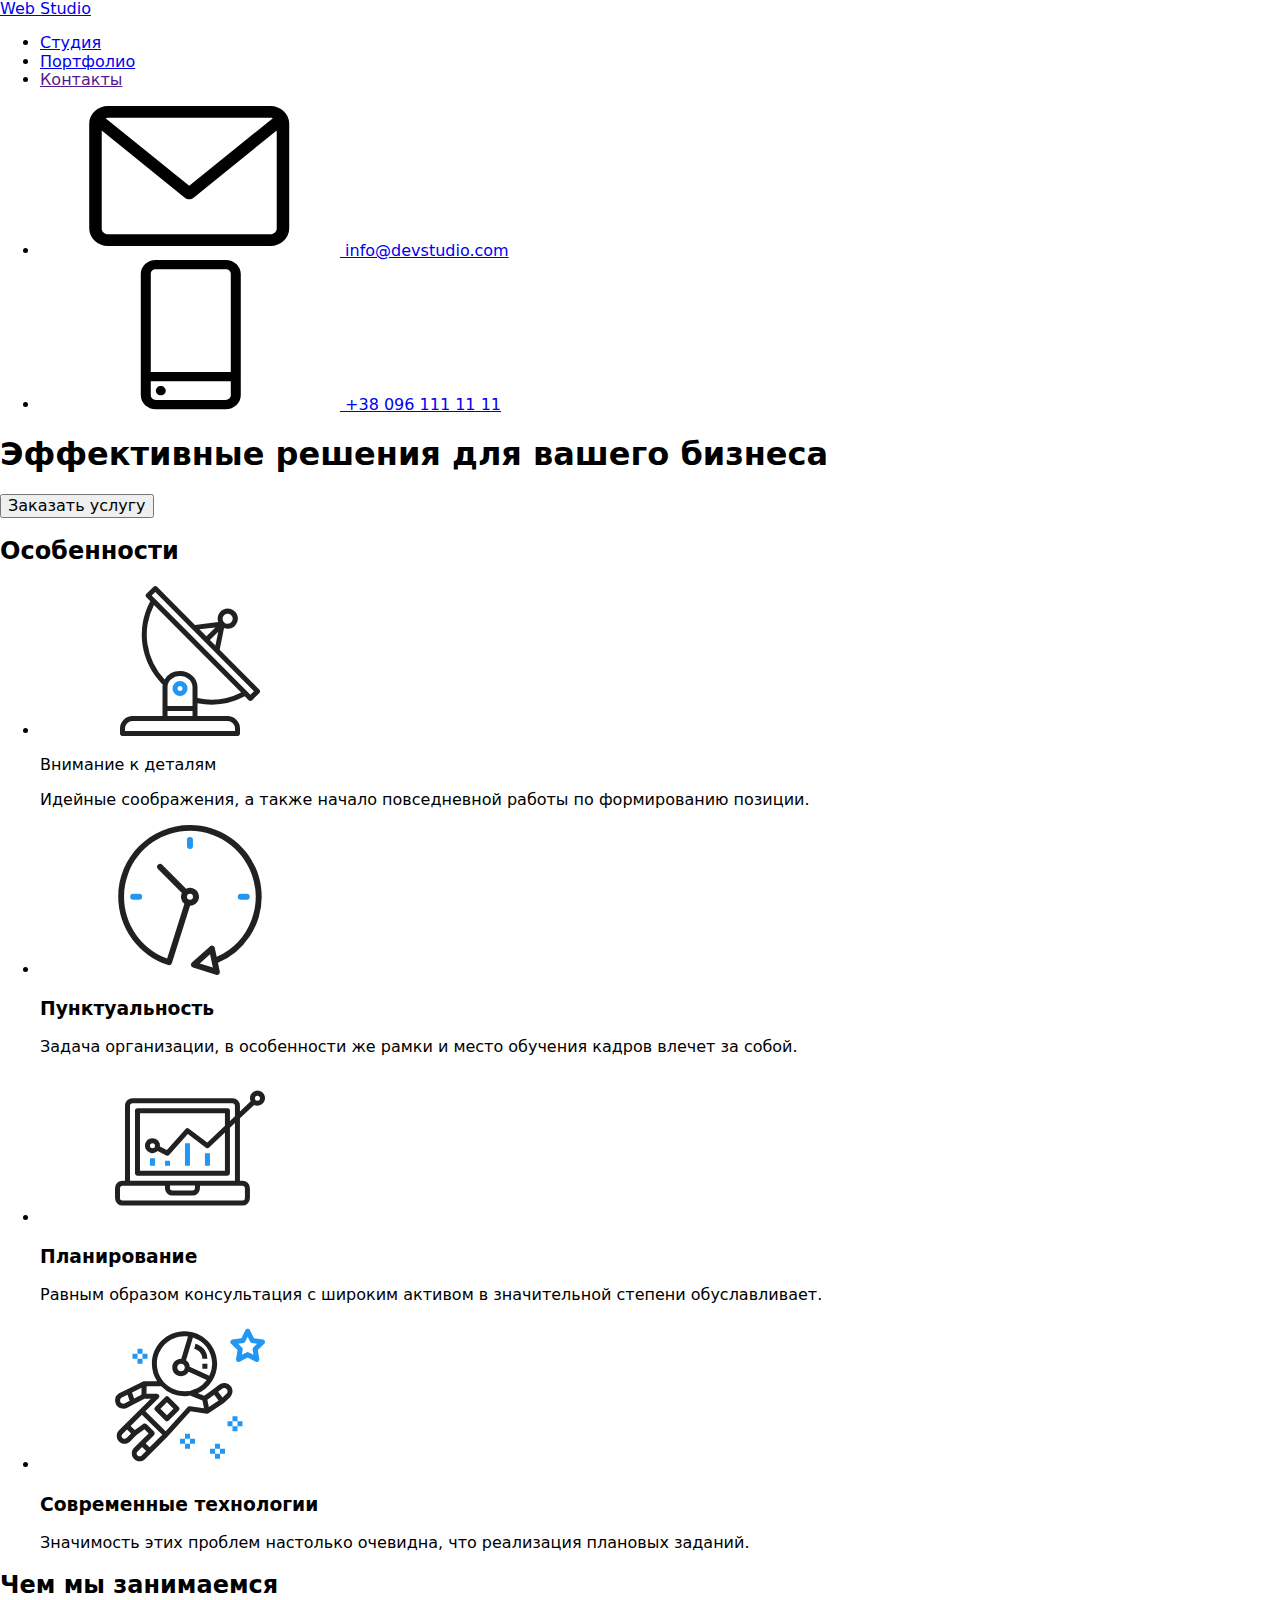
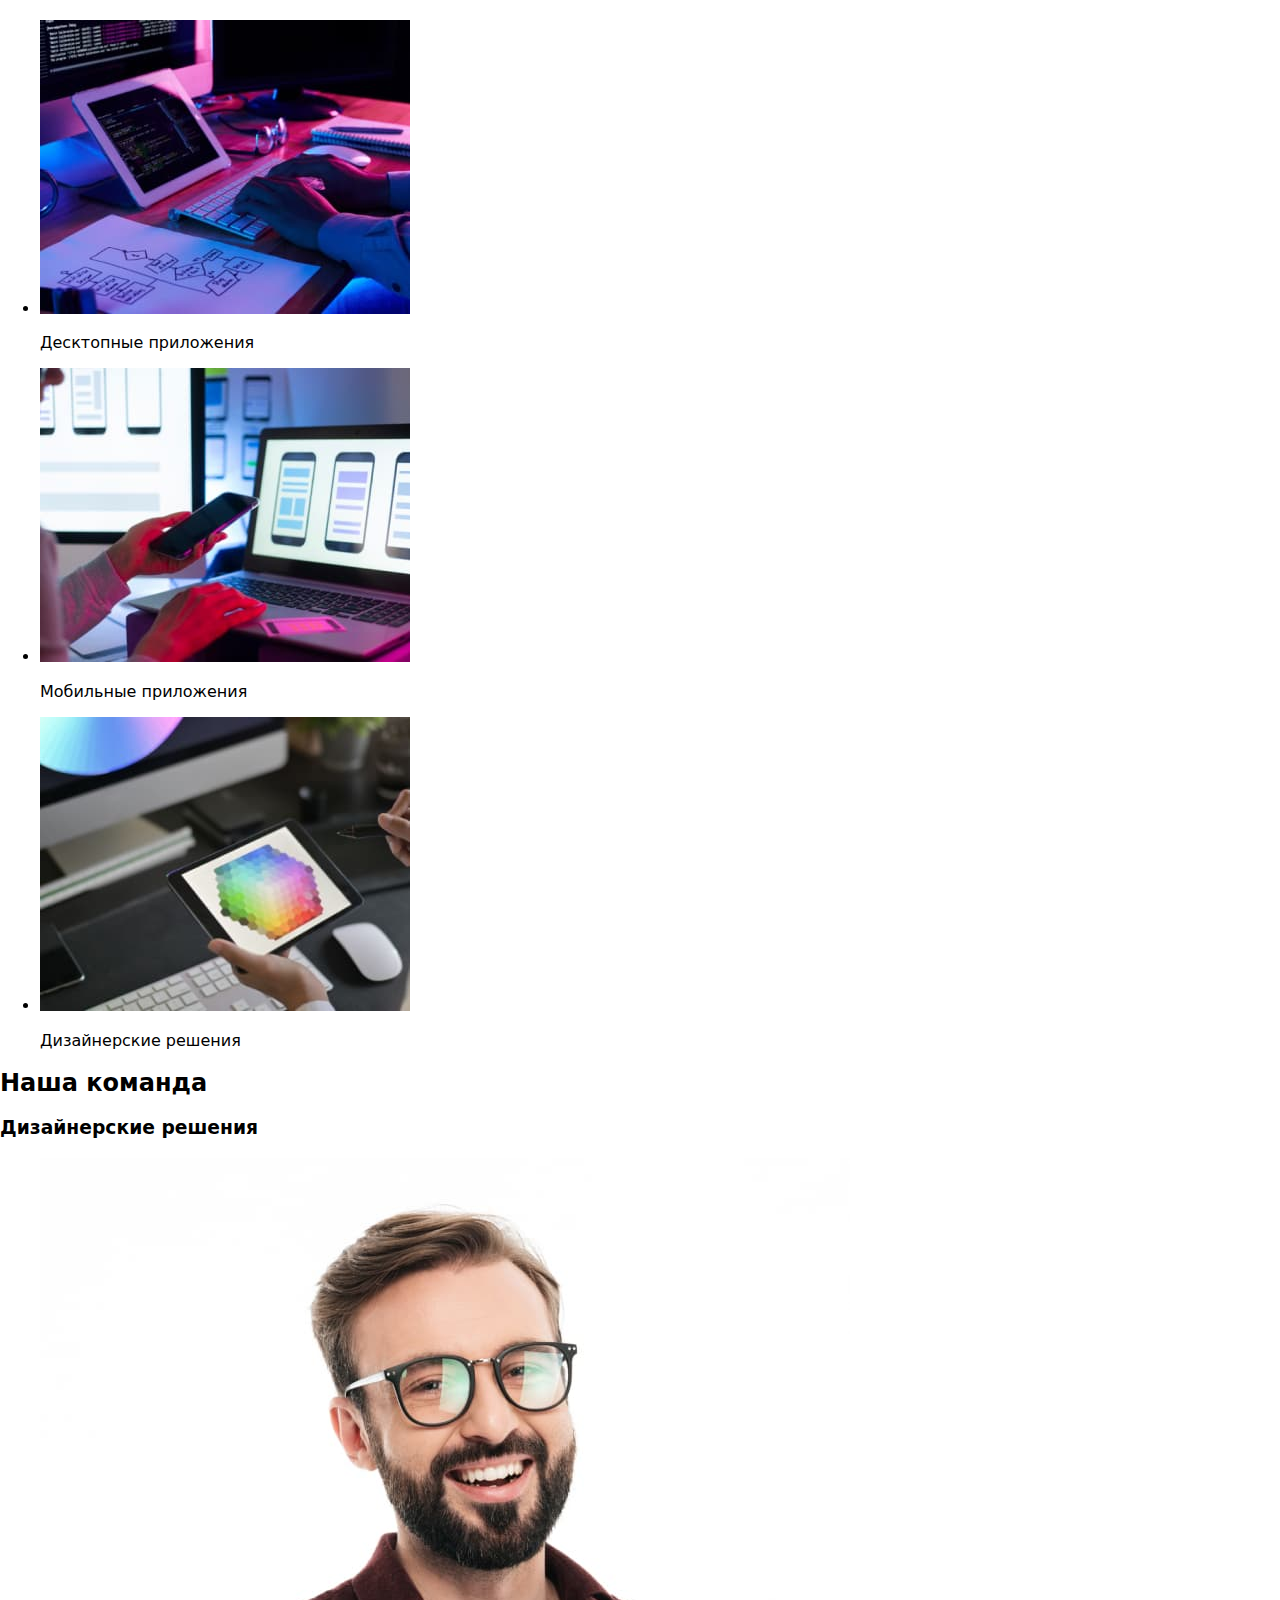
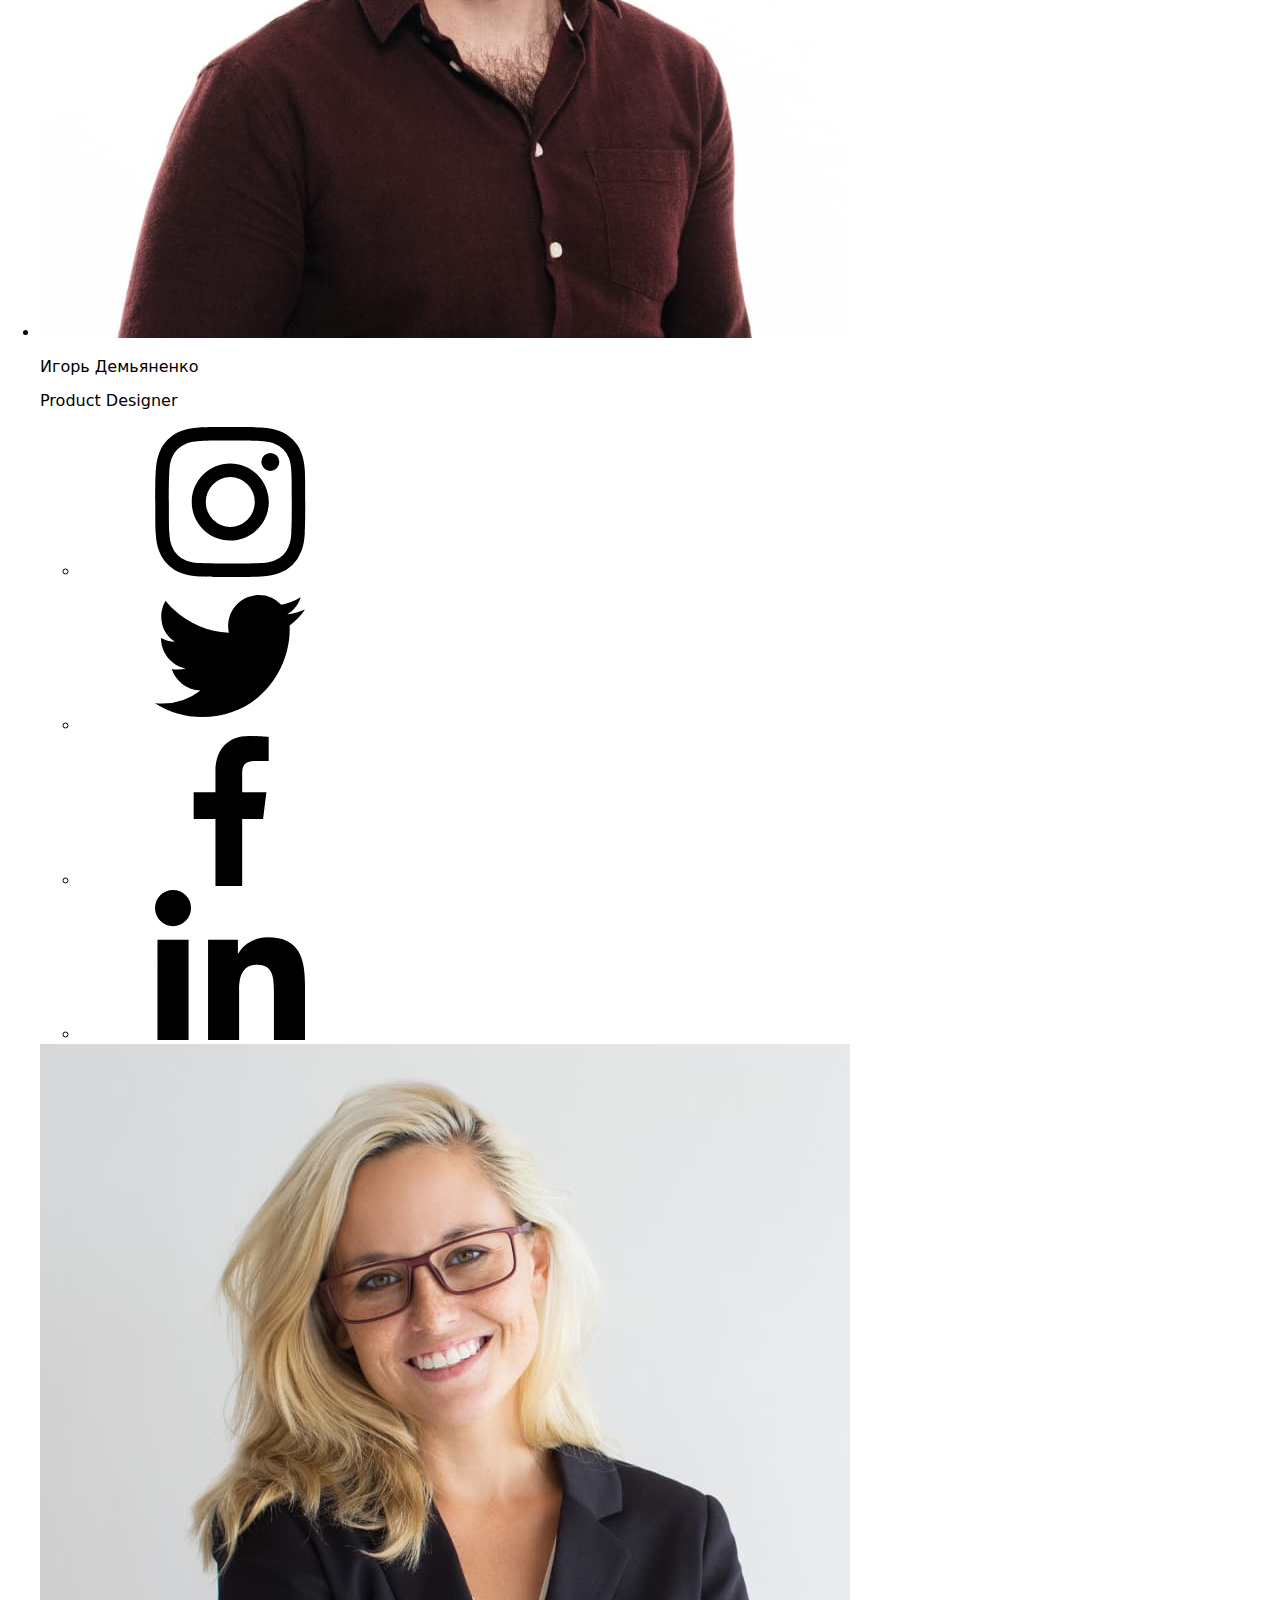
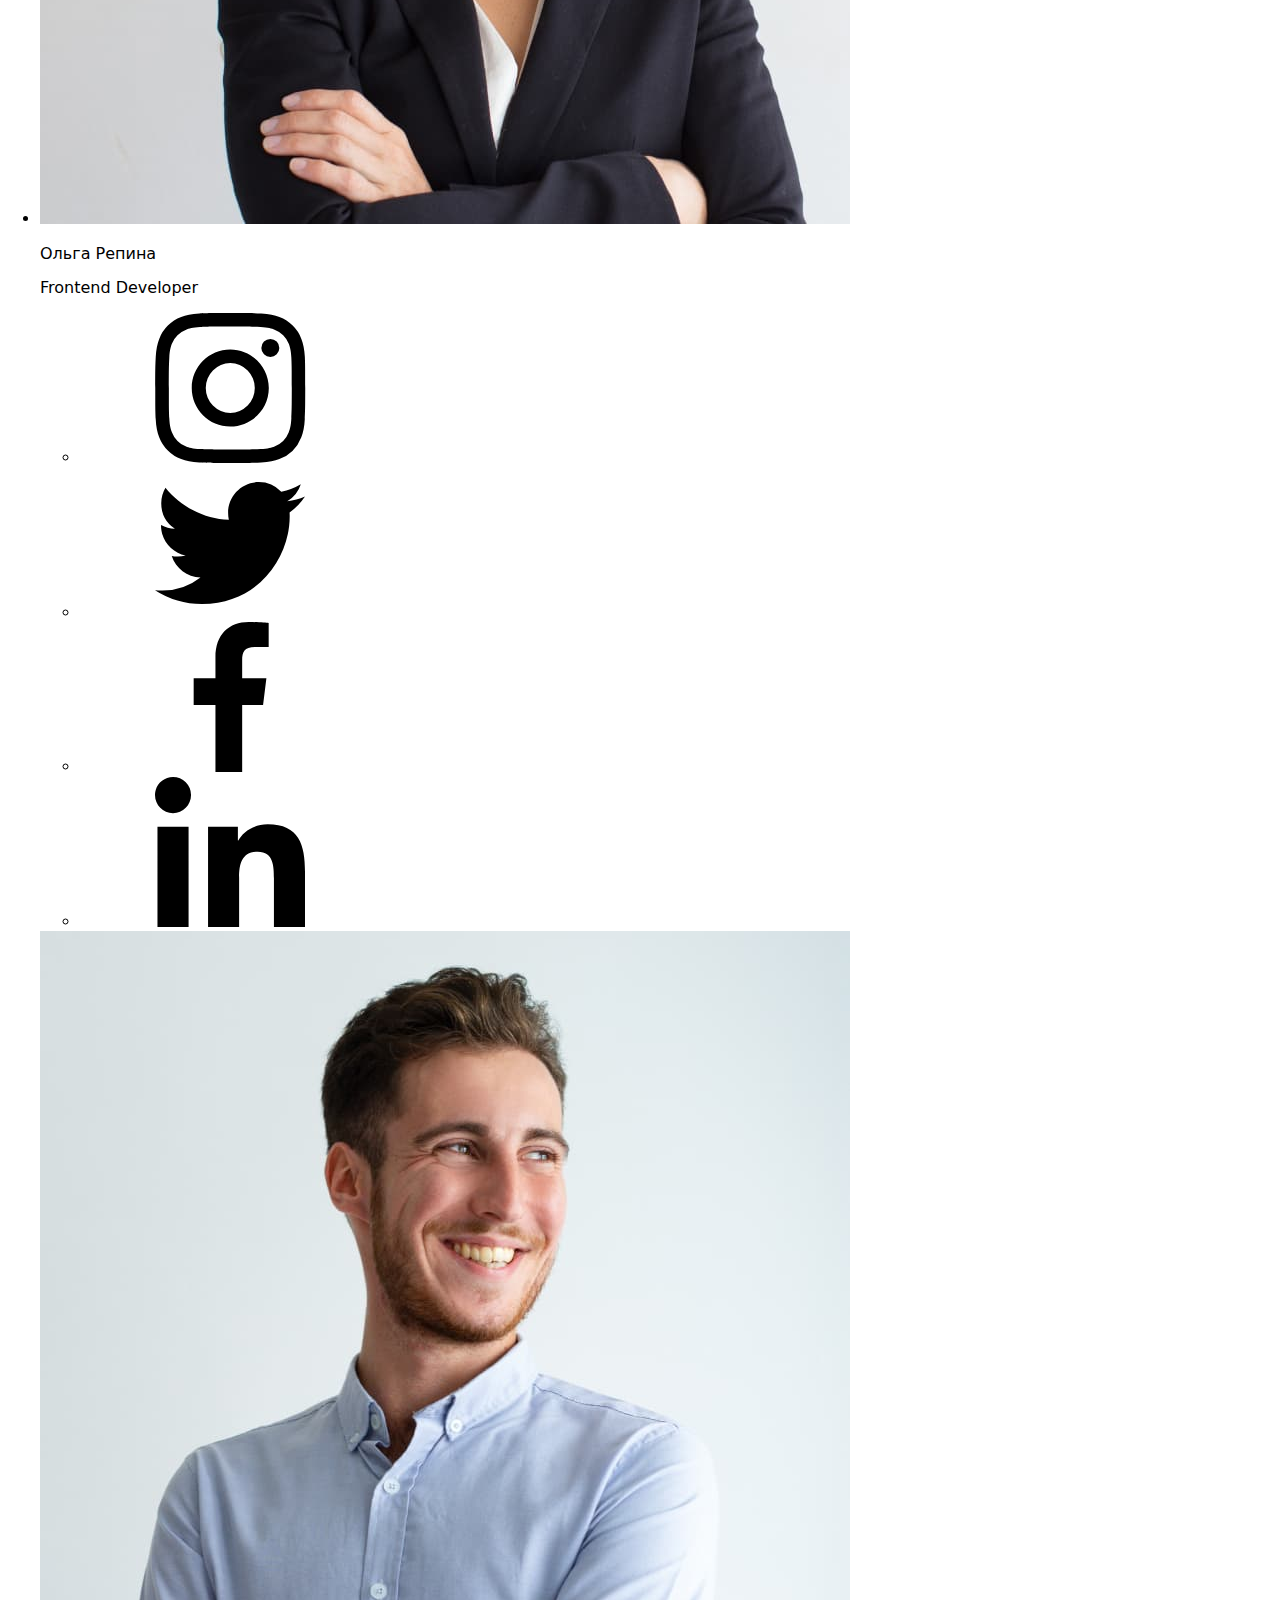
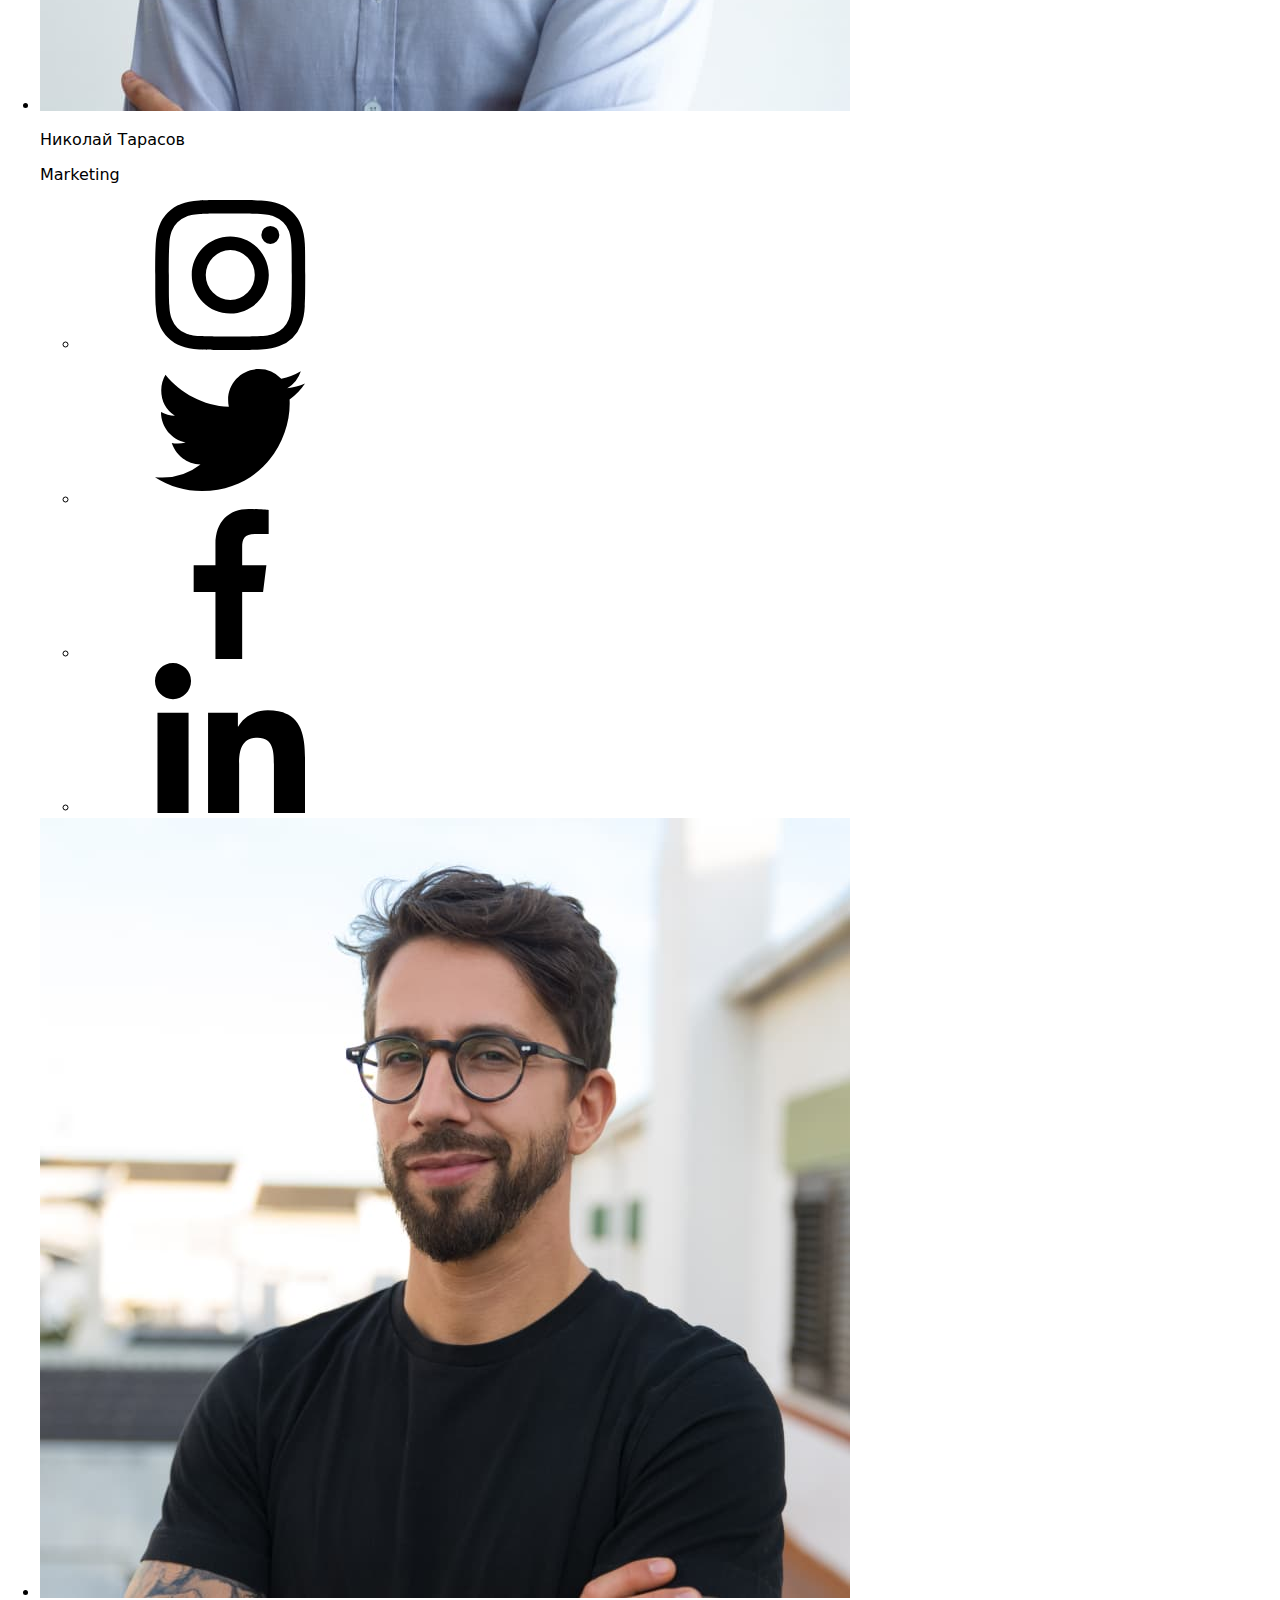
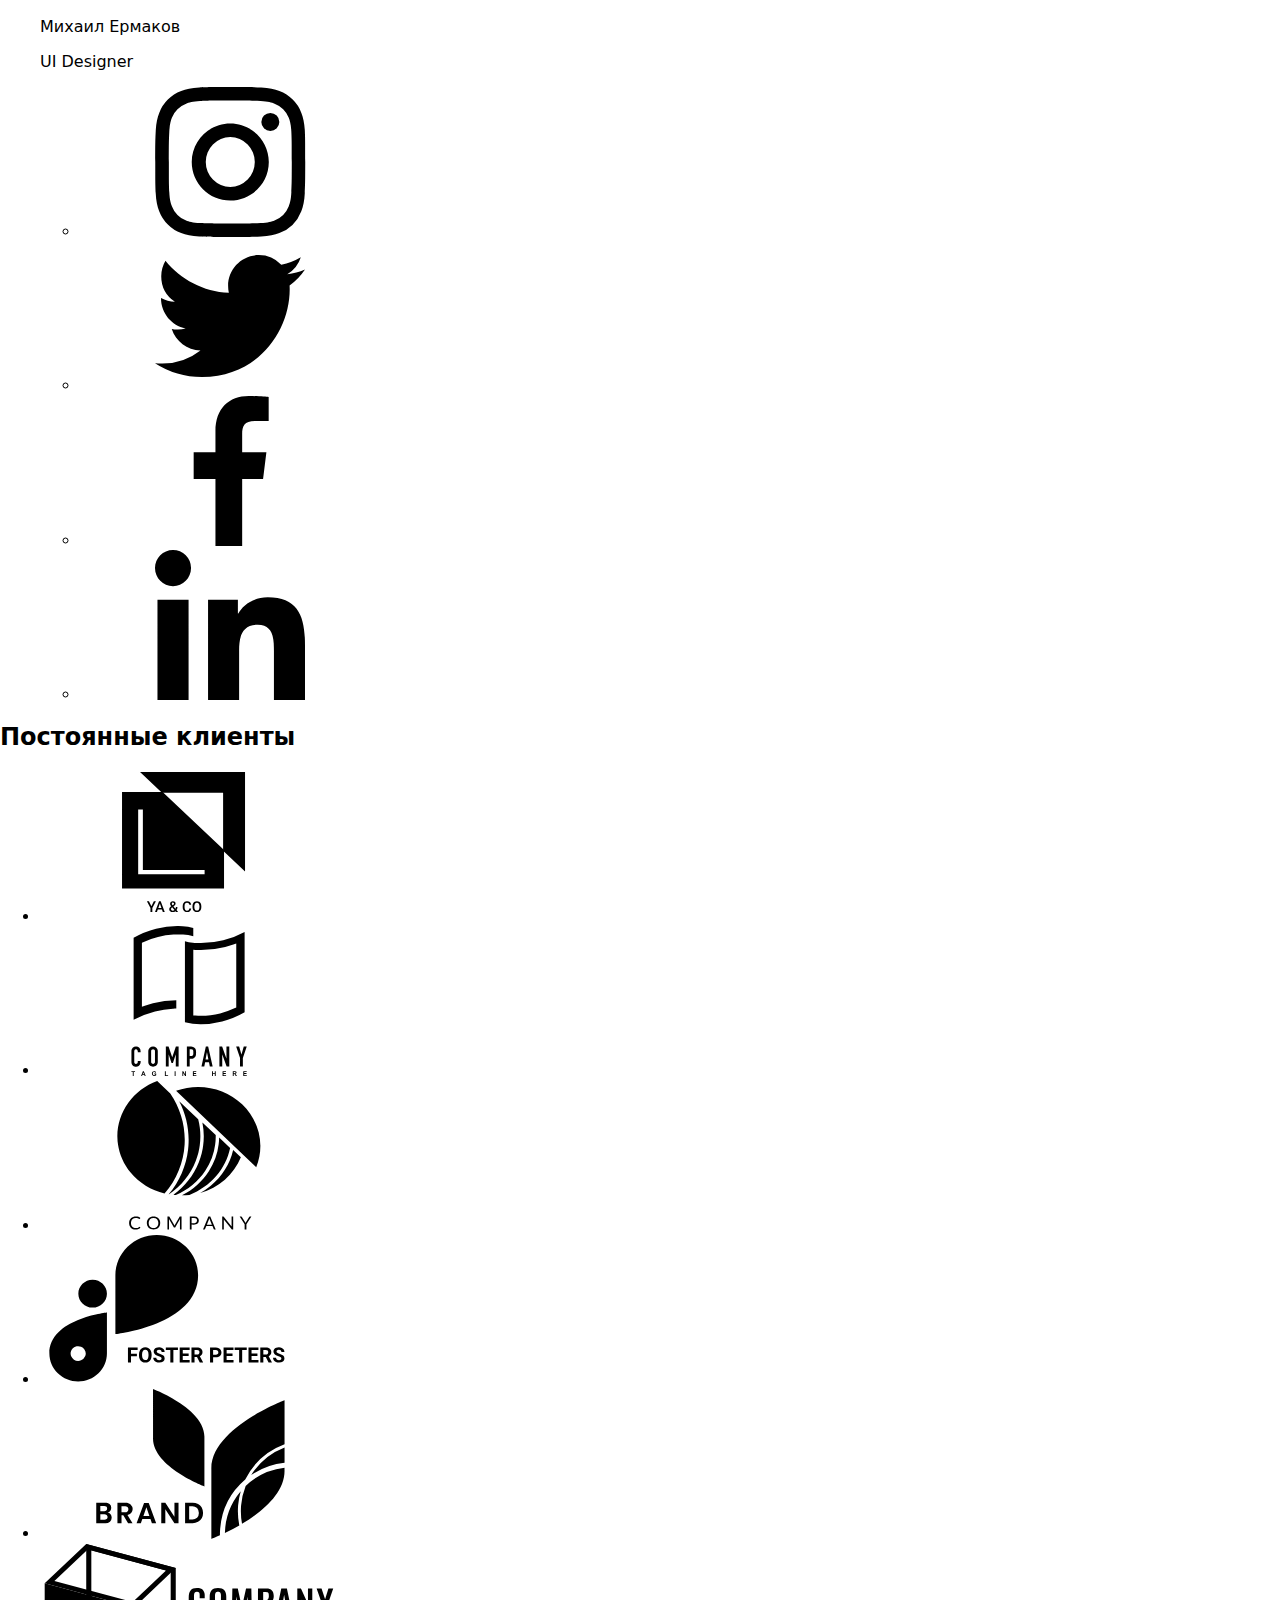
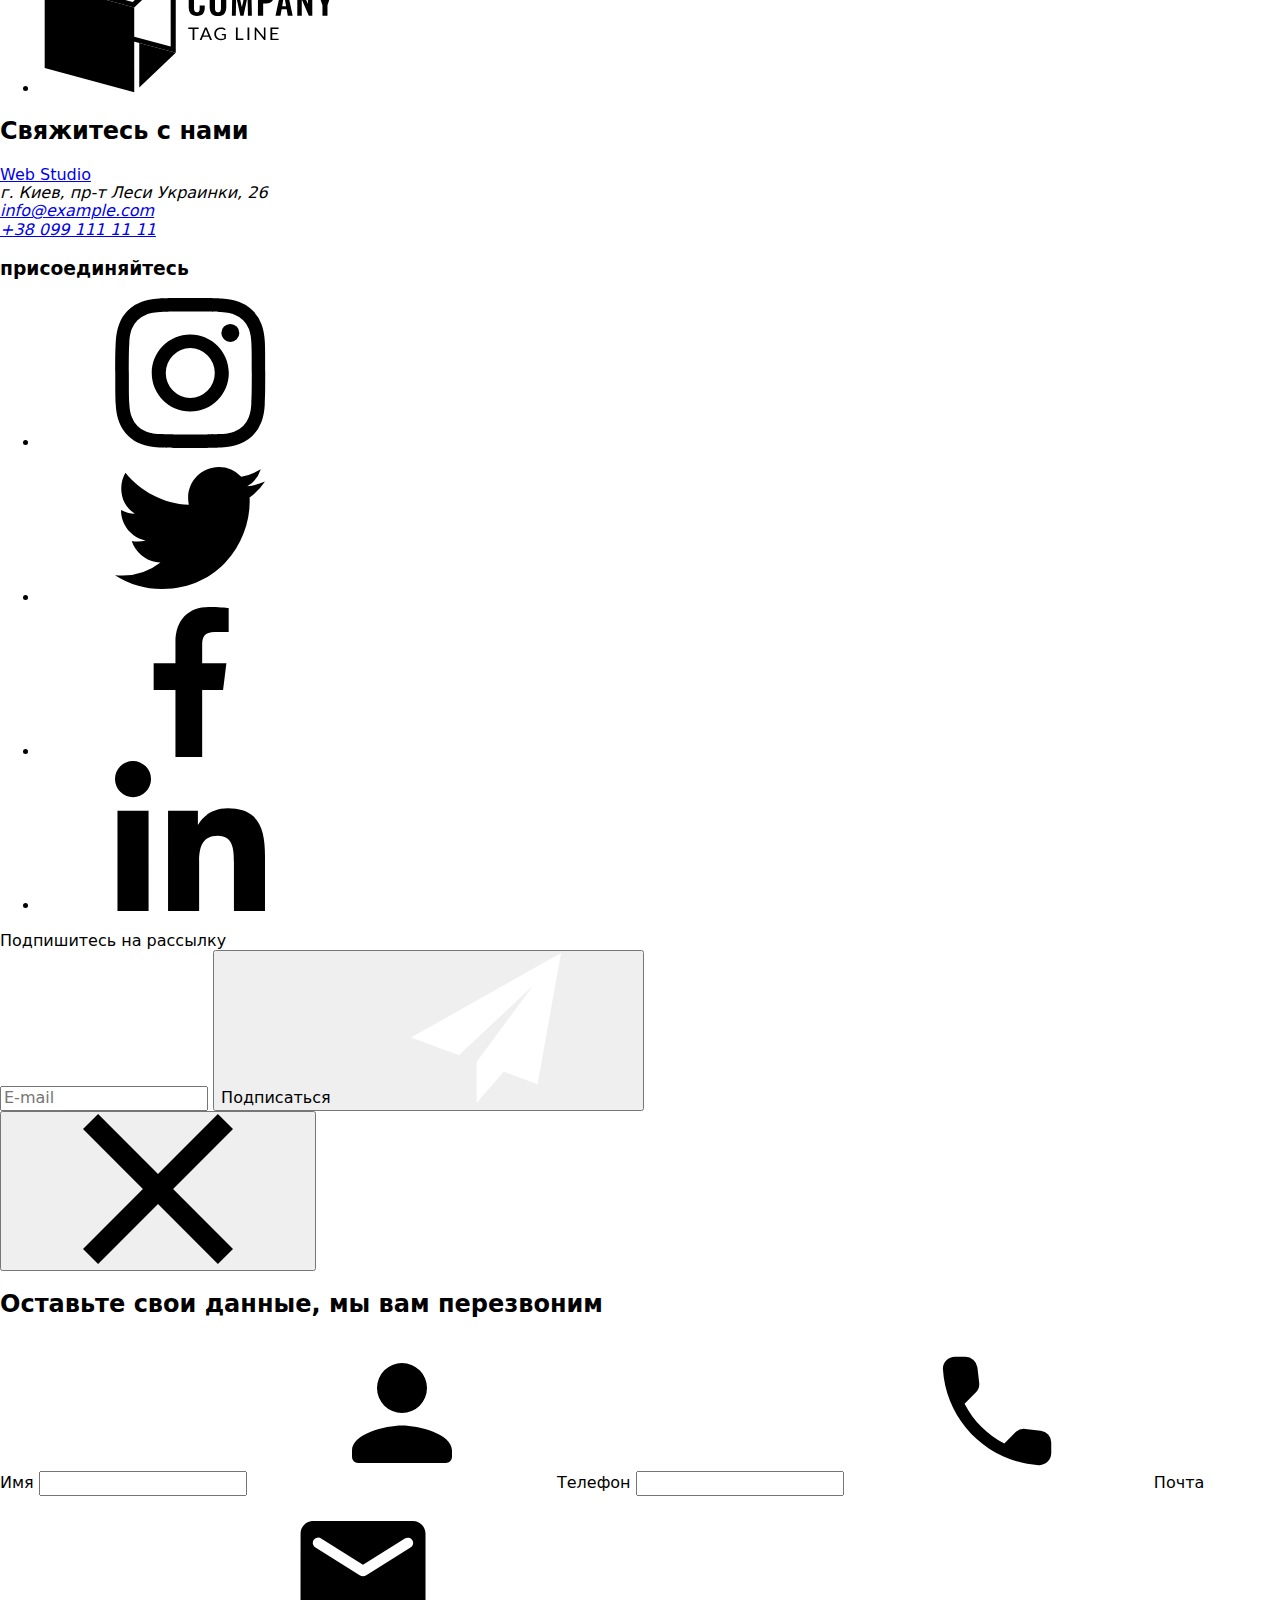
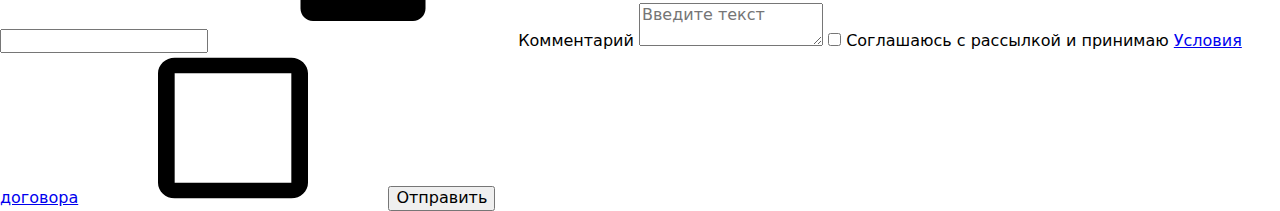
==== commit def24e6c: "Fixes automation of css styles" ====
--- a/index.html
+++ b/index.html
@@ -7,8 +7,7 @@
         <title>Document</title>
         <link href="https://fonts.googleapis.com/css2?family=Raleway:wght@700&amp;family=Roboto:wght@400;500;700;900&amp;display=swap" rel="stylesheet">
         <link rel="stylesheet" href="css/normalize.css"/>
-        <link rel="stylesheet" href="./css/common.css"/>
-        <link rel="stylesheet" href="./css/styles.css"/>
+        <link rel="stylesheet" href="./dist/css/main.min.css"/>
     </head>
     <body>
         <header>
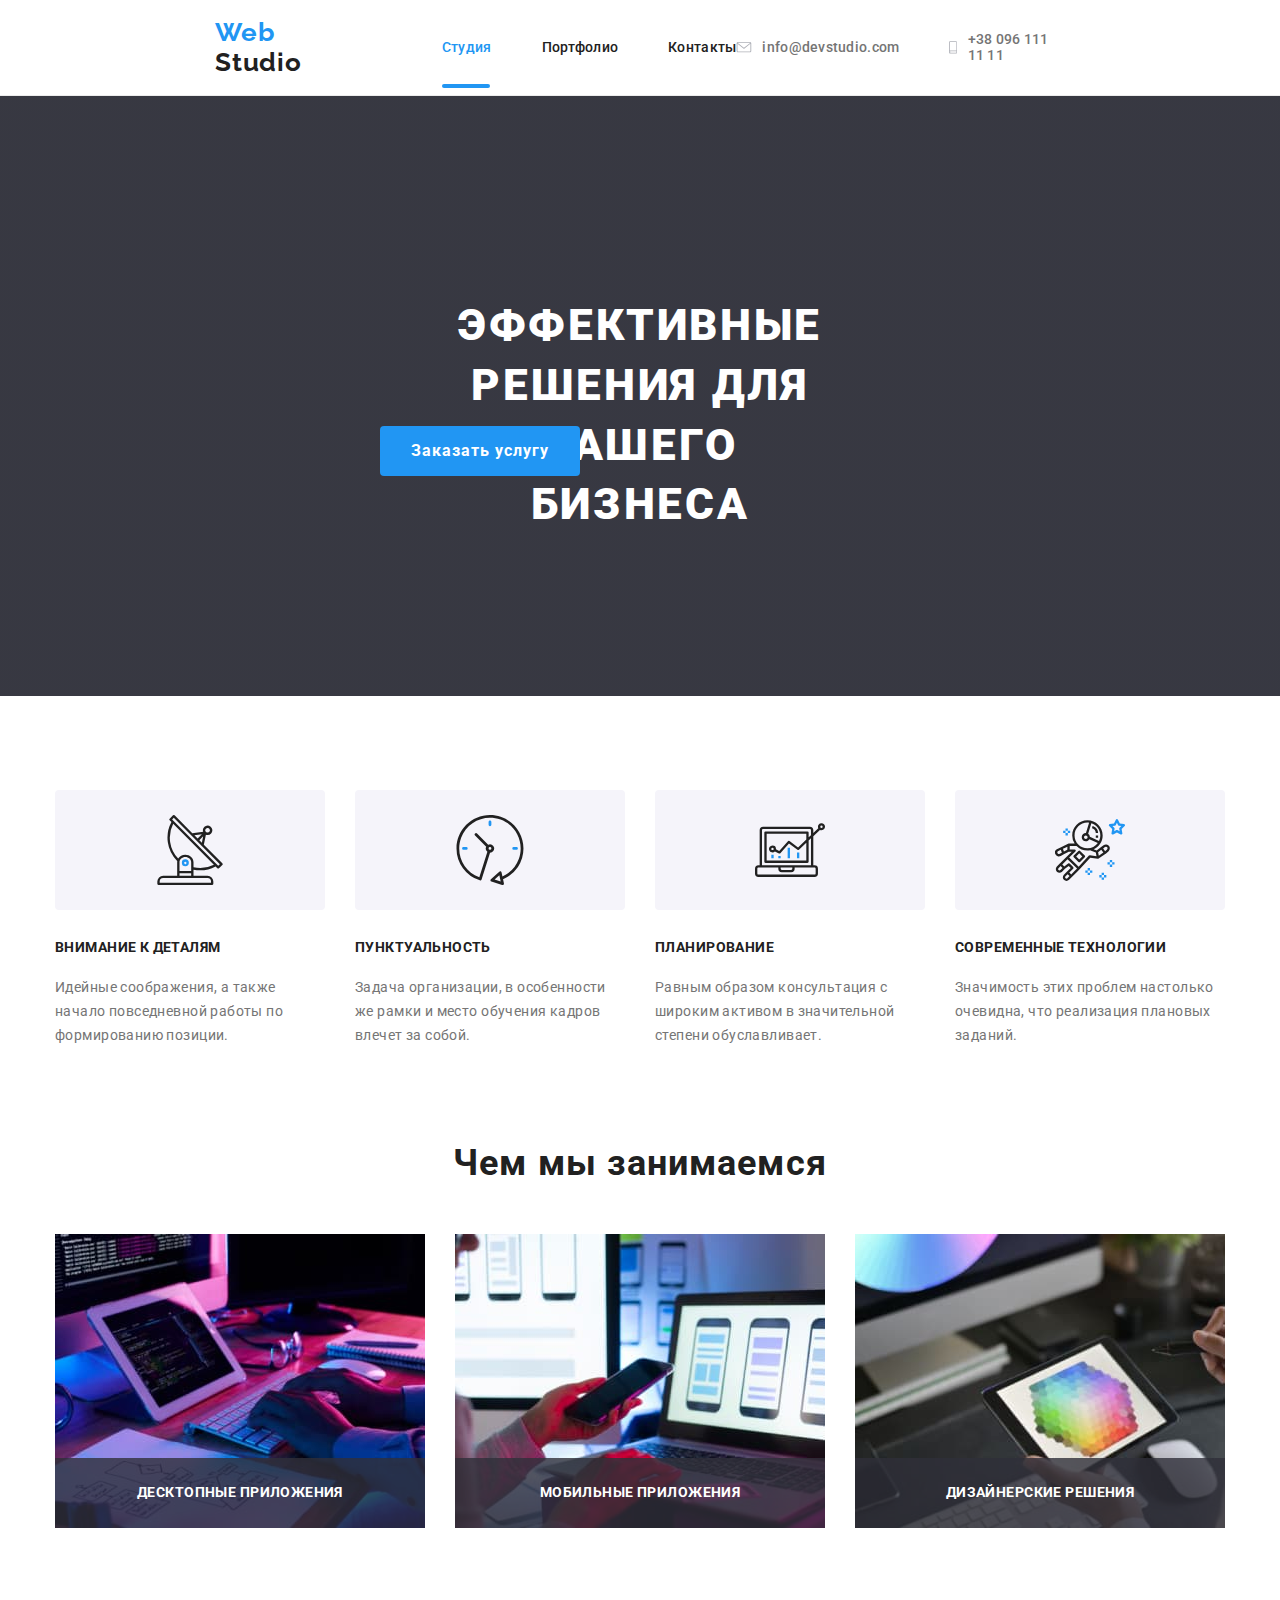
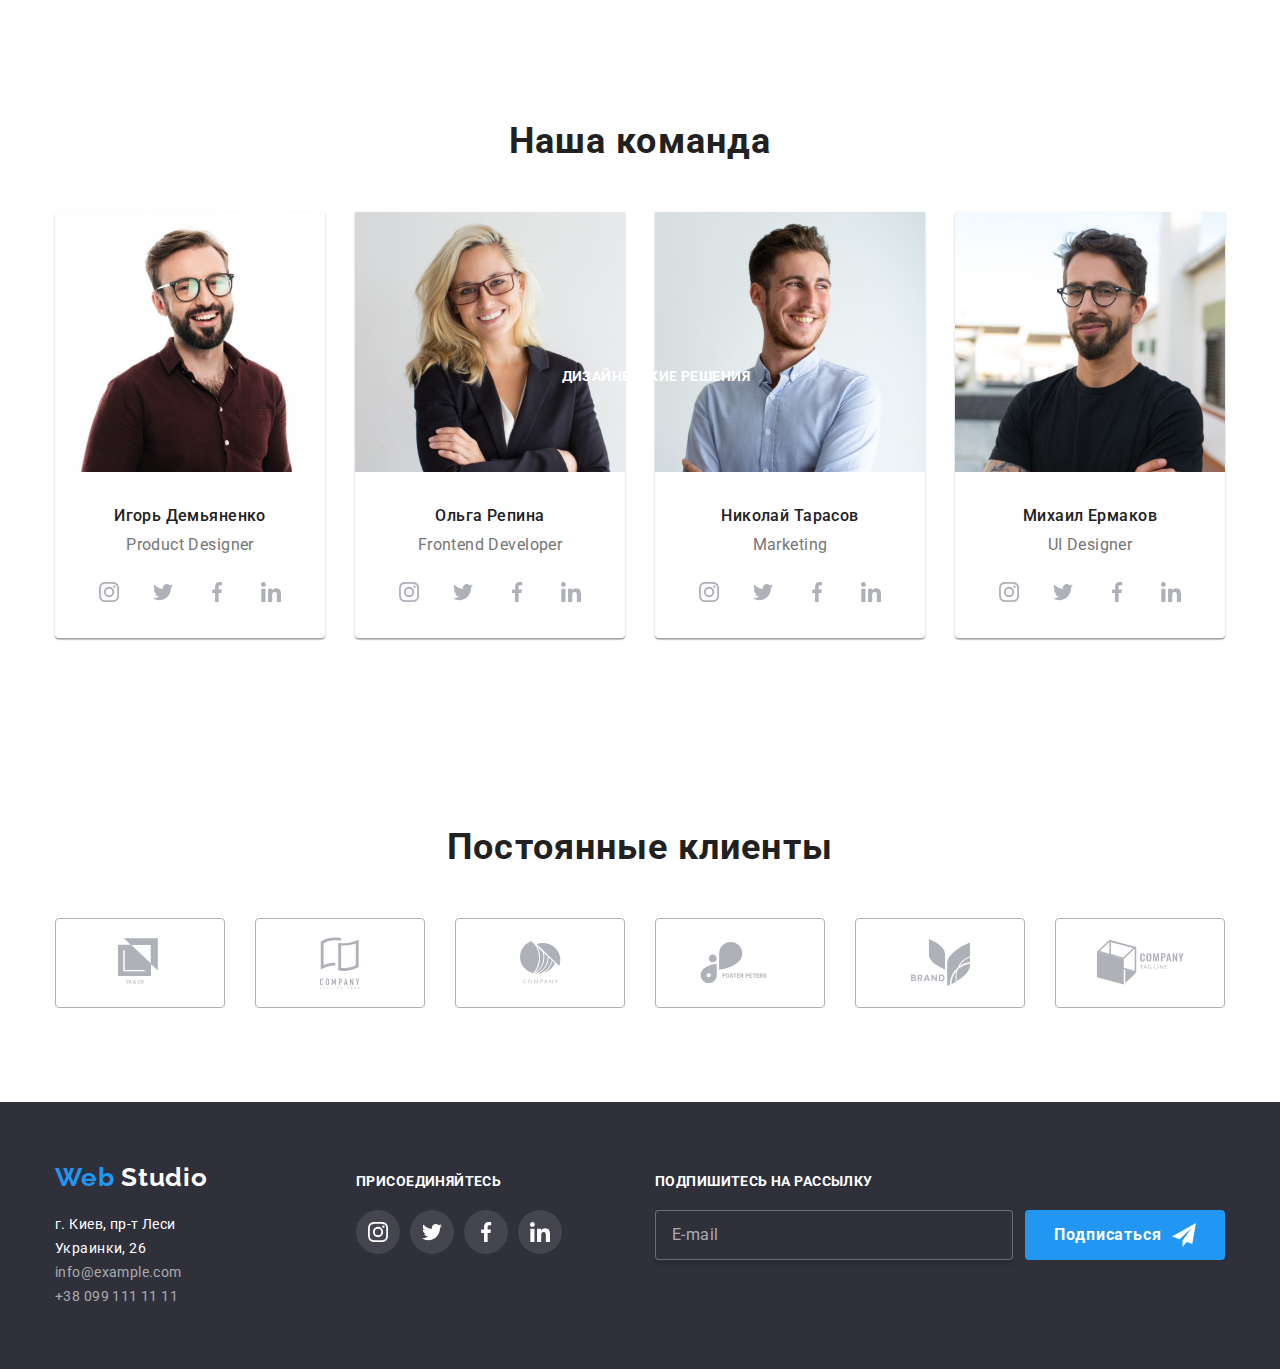
==== commit e4431e2a: "Fixes sass compilation order" ====
--- a/index.html
+++ b/index.html
@@ -7,7 +7,7 @@
         <title>Document</title>
         <link href="https://fonts.googleapis.com/css2?family=Raleway:wght@700&amp;family=Roboto:wght@400;500;700;900&amp;display=swap" rel="stylesheet">
         <link rel="stylesheet" href="css/normalize.css"/>
-        <link rel="stylesheet" href="./dist/css/main.min.css"/>
+        <link rel="stylesheet" href="./css/main.min.css"/>
     </head>
     <body>
         <header>
--- a/css/main.min.css
+++ b/css/main.min.css
@@ -0,0 +1,2 @@
+html{-webkit-box-sizing:border-box;box-sizing:border-box}*,*::before,*::after{-webkit-box-sizing:inherit;box-sizing:inherit}body{background-color:#fff;font-family:Roboto, sans-serif;font-size:14px;letter-spacing:0.03em;margin:0}h1,h2,h3,h4,h5,h6,ul,p{margin:0 0 0 0;padding:0 0 0 0}ul{list-style:none}.header-conteiner{margin:0 auto 0 auto;max-width:1600px;padding-left:215px;padding-right:215px;border-bottom:1px solid #ECECEC}.header-conteiner.portfolio-page{margin-bottom:94px}.logo{color:#2196F3;font-family:Raleway;font-weight:700;font-size:26px;line-height:1.19;letter-spacing:0.03em;text-decoration:none}.logo .header-logo{color:#212121}.logo.footer-logo{display:block;margin-bottom:20px}.footer-logo .logo{color:#fff}.nav,.nav-link{color:#212121;font-weight:500;line-height:1.14;letter-spacing:0.02em;text-decoration:none;-webkit-transition:fill 250ms cubic-bezier(0.4, 0, 0.2, 1),color 250ms cubic-bezier(0.4, 0, 0.2, 1);transition:fill 250ms cubic-bezier(0.4, 0, 0.2, 1),color 250ms cubic-bezier(0.4, 0, 0.2, 1)}.ul{display:-webkit-box;display:-ms-flexbox;display:flex;-webkit-box-align:center;-ms-flex-align:center;align-items:center;-webkit-box-pack:center;-ms-flex-pack:center;justify-content:center;margin-left:auto}.nav .ul{margin-left:85px}.item{position:relative}.item:hover .nav-link,.item:focus .nav-link,.item:hover .icon,.item:focus .icon{fill:#2196F3;color:#2196F3}.ul .item:not(:last-child){margin-right:50px}.nav-link{display:block;padding-top:32px;padding-bottom:31px}.nav-link.current{color:#2196F3}.decor::before{position:absolute;top:76px;left:0;content:'';width:calc(100% - 2px);height:4px;border-radius:2px;background-color:#2196F3;opacity:0}.current .decor::before{opacity:1}.nav-link.contact{display:-webkit-box;display:-ms-flexbox;display:flex;-webkit-box-align:center;-ms-flex-align:center;align-items:center;color:#757575;-webkit-transition:fill 250ms cubic-bezier(0.4, 0, 0.2, 1),color 250ms cubic-bezier(0.4, 0, 0.2, 1);transition:fill 250ms cubic-bezier(0.4, 0, 0.2, 1),color 250ms cubic-bezier(0.4, 0, 0.2, 1)}.contact .icon{width:16px;height:11px;margin-right:10px;fill:#AFB1B8;-webkit-transition:fill 250ms cubic-bezier(0.4, 0, 0.2, 1),color 250ms cubic-bezier(0.4, 0, 0.2, 1);transition:fill 250ms cubic-bezier(0.4, 0, 0.2, 1),color 250ms cubic-bezier(0.4, 0, 0.2, 1)}.header-phone.icon{width:10px;height:15px}.ul.address{-webkit-box-orient:vertical;-webkit-box-direction:normal;-ms-flex-direction:column;flex-direction:column;-webkit-box-align:start;-ms-flex-align:start;align-items:flex-start;margin-left:0}.address{font-style:normal;font-weight:400;font-size:14px;line-height:1.71}.address-link{color:rgba(255,255,255,0.6);text-decoration:none}.address-link:hover,.address-link:focus{color:#2196F3}.button{display:-webkit-box;display:-ms-flexbox;display:flex;width:200px;height:50px;-webkit-box-align:center;-ms-flex-align:center;align-items:center;-webkit-box-pack:center;-ms-flex-pack:center;justify-content:center;border:0;border-radius:4px;background-color:#2196F3;color:#fff;font-weight:700;font-size:16px;line-height:1.87;letter-spacing:0.06em;text-decoration:none}.social-link .icon{width:20px;height:20px;-webkit-transition:fill 250ms cubic-bezier(0.4, 0, 0.2, 1);transition:fill 250ms cubic-bezier(0.4, 0, 0.2, 1)}.social-link{display:-webkit-box;display:-ms-flexbox;display:flex;-webkit-box-align:center;-ms-flex-align:center;align-items:center;-webkit-box-pack:center;-ms-flex-pack:center;justify-content:center;width:44px;height:44px;margin-bottom:0;border-radius:50%;-webkit-transition:background-color 250ms cubic-bezier(0.4, 0, 0.2, 1);transition:background-color 250ms cubic-bezier(0.4, 0, 0.2, 1)}.social-link:hover,.social-link:focus,.social-link:hover .icon,.social-link:focus .icon{background-color:#2196F3;fill:#fff}.ul.follow-us{-webkit-box-orient:vertical;-webkit-box-direction:normal;-ms-flex-direction:column;flex-direction:column;-webkit-box-align:start;-ms-flex-align:start;align-items:flex-start;margin-left:147px}.features.ul{margin-left:0}.follow-us-link{display:-webkit-box;display:-ms-flexbox;display:flex;-webkit-box-align:center;-ms-flex-align:center;align-items:center;-webkit-box-pack:center;-ms-flex-pack:center;justify-content:center;width:44px;height:44px;margin-bottom:0;border-radius:50%;background-color:rgba(255,255,255,0.1);-webkit-transition:fill 250ms cubic-bezier(0.4, 0, 0.2, 1),background-color 250ms cubic-bezier(0.4, 0, 0.2, 1);transition:fill 250ms cubic-bezier(0.4, 0, 0.2, 1),background-color 250ms cubic-bezier(0.4, 0, 0.2, 1)}.follow-us-link:hover,.follow-us-link:focus{background-color:#2196F3}.follow-us-link .icon{width:20px;height:20px;fill:#fff}.footer-label{margin-bottom:20px;font-weight:700;font-size:14px;text-transform:uppercase;cursor:pointer}.footer-input{width:358px;height:50px;padding-top:15px;padding-bottom:15px;padding-left:16px;margin-right:12px;border:1px solid rgba(255,255,255,0.3);border-radius:4px;background-color:#2F303A;cursor:pointer;-webkit-box-shadow:0px 4px 4px rgba(0,0,0,0.15);box-shadow:0px 4px 4px rgba(0,0,0,0.15);-webkit-transition:border-color 250ms cubic-bezier(0.4, 0, 0.2, 1);transition:border-color 250ms cubic-bezier(0.4, 0, 0.2, 1)}.footer-input:focus{outline:none;border-color:#2196F3}.footer-input::-webkit-input-placeholder{font-size:16px;line-height:1.25;letter-spacing:0.03em;color:rgba(255,255,255,0.6)}.footer-input:-ms-input-placeholder{font-size:16px;line-height:1.25;letter-spacing:0.03em;color:rgba(255,255,255,0.6)}.footer-input::-ms-input-placeholder{font-size:16px;line-height:1.25;letter-spacing:0.03em;color:rgba(255,255,255,0.6)}.footer-input::placeholder{font-size:16px;line-height:1.25;letter-spacing:0.03em;color:rgba(255,255,255,0.6)}.subscribe .icon{width:24px;height:24px;margin-left:10px}.conteiner.customize{margin:0 auto 34px auto;padding:0 0 16px 0}.ul .portfolio-item:not(:last-child){margin-right:8px}.portfolio-button{min-width:103px;height:38px;padding:6px 22px;border:0;border-radius:4px;background-color:#F5F4FA;color:#212121;font-family:Roboto, sans-serif;font-weight:500;font-size:16px;line-height:1.62;letter-spacing:0.03em;-webkit-transition:color 250ms cubic-bezier(0.4, 0, 0.2, 1),background-color 250ms cubic-bezier(0.4, 0, 0.2, 1),-webkit-box-shadow 250ms cubic-bezier(0.4, 0, 0.2, 1);transition:color 250ms cubic-bezier(0.4, 0, 0.2, 1),background-color 250ms cubic-bezier(0.4, 0, 0.2, 1),-webkit-box-shadow 250ms cubic-bezier(0.4, 0, 0.2, 1);transition:color 250ms cubic-bezier(0.4, 0, 0.2, 1),background-color 250ms cubic-bezier(0.4, 0, 0.2, 1),box-shadow 250ms cubic-bezier(0.4, 0, 0.2, 1);transition:color 250ms cubic-bezier(0.4, 0, 0.2, 1),background-color 250ms cubic-bezier(0.4, 0, 0.2, 1),box-shadow 250ms cubic-bezier(0.4, 0, 0.2, 1),-webkit-box-shadow 250ms cubic-bezier(0.4, 0, 0.2, 1)}.portfolio-button:hover,.portfolio-button:focus{background-color:#2196F3;color:#fff;-webkit-box-shadow:0px 3px 1px rgba(0,0,0,0.1),0px 1px 2px rgba(0,0,0,0.08),0px 2px 2px rgba(0,0,0,0.12);box-shadow:0px 3px 1px rgba(0,0,0,0.1),0px 1px 2px rgba(0,0,0,0.08),0px 2px 2px rgba(0,0,0,0.12)}.main{text-align:center}.hero-conteiner{margin:0 auto 94px auto;max-width:1600px;height:600px;background-color:rgba(47,48,58,0.8);background-image:-webkit-gradient(linear, left top, right top, from(rgba(47,48,58,0.8)), to(rgba(47,48,58,0.8))),url("../../img/header-img.jpg");background-image:linear-gradient(to right, rgba(47,48,58,0.8), rgba(47,48,58,0.8)),url("../../img/header-img.jpg")}.header{color:#fff;font-weight:900;font-size:44px;line-height:1.36;text-align:center;letter-spacing:0.06em;text-transform:uppercase}.absolute{position:absolute;top:224px;right:0px}.header.absolute{top:200px;right:430px;left:430px}.button.absolute{top:330px;right:700px}.section{color:#212121;font-weight:700;line-height:1.14}.conteiner{margin:0 auto 94px auto;width:1200px;padding-left:15px;padding-right:15px}.section-header{margin-bottom:50px;background-color:var(--secondary-page-color);font-weight:700;font-size:36px;line-height:1.17;text-align:center;letter-spacing:0.03em;text-transform:none}.hidden{position:absolute;visibility:hidden}.ul .items{-webkit-box-align:start;-ms-flex-align:start;align-items:flex-start}.ul .items:not(:last-child){margin-right:30px}.features-items{display:-webkit-box;display:-ms-flexbox;display:flex;width:270px;height:120px;-webkit-box-align:center;-ms-flex-align:center;align-items:center;-webkit-box-pack:center;-ms-flex-pack:center;justify-content:center;margin-bottom:30px;border-radius:4px;background-color:#F5F4FA}.icon{width:70px;height:70px;fill:#AFB1B8}.features{text-align:left;font-weight:700;font-size:14px;text-transform:uppercase;margin-bottom:20px}.section-text{text-align:left;color:#757575;font-weight:400;line-height:1.71}.relative{position:relative}.absolute-layer::before{position:absolute;top:224px;right:0px;content:'';width:370px;height:70px;background-color:rgba(47,48,58,0.8)}.features.customize{top:251px;width:370px;color:#fff;text-align:center}.team{padding-top:94px;padding-bottom:94px}.absolute.desine-desisions{top:343px;right:490px;width:auto}.items-width{width:270px;padding-bottom:24px;-webkit-box-shadow:0px 1px 3px rgba(0,0,0,0.12),0px 1px 1px rgba(0,0,0,0.14),0px 2px 1px rgba(0,0,0,0.2);box-shadow:0px 1px 3px rgba(0,0,0,0.12),0px 1px 1px rgba(0,0,0,0.14),0px 2px 1px rgba(0,0,0,0.2);border-radius:0px 0px 4px 4px}.photo-margin{max-width:270px;margin-bottom:30px}.teammate-name{margin-bottom:10px;font-weight:500;font-size:16px;line-height:1.19}.teammate-name.section-text{margin-bottom:16px;text-align:center;font-weight:400}.ul .team-item:not(:last-child){margin-right:10px}.section-link{color:#AFB1B8;text-decoration:none}.section-link:hover .icon,.section-link:focus .icon{color:#2196F3;fill:#2196F3}.clients-items{display:-webkit-box;display:-ms-flexbox;display:flex;width:170px;height:90px;-webkit-box-align:center;-ms-flex-align:center;align-items:center;-webkit-box-pack:center;-ms-flex-pack:center;justify-content:center;border:1px solid #AFB1B8;border-radius:4px;-webkit-transition:border-color 250ms cubic-bezier(0.4, 0, 0.2, 1);transition:border-color 250ms cubic-bezier(0.4, 0, 0.2, 1)}.clients-items .icon{width:44px;height:49px;margin-bottom:0;fill:#AFB1B8;-webkit-transition:fill 250ms cubic-bezier(0.4, 0, 0.2, 1);transition:fill 250ms cubic-bezier(0.4, 0, 0.2, 1)}.clients-items .icon:hover,.clients-items .icon:focus{fill:#2196F3;border-color:#2196F3}.clients-link:hover,.clients-link:focus{fill:#2196F3;border-color:#2196F3}.tagline.icon{width:40px;height:52px}.company.icon{width:41px;height:43px}.foster-peters.icon{width:80px;height:42px}.brand.icon{width:59px;height:47px}.tag-line.icon{width:89px;height:45px}.portfolio.conteiner{margin-right:auto;margin-left:auto}.ul.portfolio:nth-child(n+1){-ms-flex-wrap:wrap;flex-wrap:wrap}.ul .portfolio:nth-child(3n){margin-right:0px}.portfolio .items{margin-bottom:30px}.portfolio .items:nth-last-child(-n+3){margin-bottom:0}.portfolio.items{position:relative;width:370px;-webkit-box-shadow:0px 1px 3px rgba(0,0,0,0.12),0px 1px 1px rgba(0,0,0,0.14),0px 2px 1px rgba(0,0,0,0.2);box-shadow:0px 1px 3px rgba(0,0,0,0.12),0px 1px 1px rgba(0,0,0,0.14),0px 2px 1px rgba(0,0,0,0.2);border-radius:0px 0px 4px 4px}.portfolio-link{text-decoration:none}.hover-block{position:absolute;top:0px;left:0px;width:370px;height:294px;padding:63px 24px;color:#fff;font-size:18px;line-height:1.56;text-align:left;background-color:rgba(33,150,243,0.9);-webkit-transform:translateY(102%);transform:translateY(102%);-webkit-transition:-webkit-transform 250ms cubic-bezier(0.4, 0, 0.2, 1);transition:-webkit-transform 250ms cubic-bezier(0.4, 0, 0.2, 1);transition:transform 250ms cubic-bezier(0.4, 0, 0.2, 1);transition:transform 250ms cubic-bezier(0.4, 0, 0.2, 1), -webkit-transform 250ms cubic-bezier(0.4, 0, 0.2, 1)}.portfolio-conteiner{padding:20px 24px;text-align:left}.portfolio-header{margin-bottom:4px;text-align:left;color:#212121;font-weight:700;font-size:18px;line-height:2.00;letter-spacing:0.06em}.portfolio-text{color:#757575;font-weight:400;font-size:16px;line-height:1.88}.techno-crak,.new-orlean,.seafood,.prime,.boxes,.inspiration,.limited-edition,.lab,.growing-business{position:relative;overflow:hidden}.techno-crak:hover .hover-block,.new-orlean:hover .hover-block,.seafood:hover .hover-block,.prime:hover .hover-block,.boxes:hover .hover-block,.inspiration:hover .hover-block,.limited-edition:hover .hover-block,.lab:hover .hover-block,.growing-business:hover .hover-block,.portfolio-link:hover .hover-block{background-color:rgba(33,150,243,0.9);-webkit-transform:translateY(0);transform:translateY(0)}.footer{max-width:1600px;margin-right:auto;margin-left:auto;color:#ffffff;line-height:1.14;background-color:#2F303A}.footer.section-header{background-color:#2F303A}.footer-conteiner{margin:0 auto 0 auto;width:1200px;padding-top:60px;padding-right:15px;padding-bottom:60px;padding-left:15px}.footer-conteiner.ul{-webkit-box-align:baseline;-ms-flex-align:baseline;align-items:baseline;-webkit-box-pack:start;-ms-flex-pack:start;justify-content:start}.ul.subscribe{-webkit-box-orient:vertical;-webkit-box-direction:normal;-ms-flex-direction:column;flex-direction:column;-webkit-box-align:start;-ms-flex-align:start;align-items:flex-start;margin-left:93px}.backdrop{position:fixed;top:0;left:0;width:100%;height:100%;background-color:rgba(255,165,0,0);opacity:1;-webkit-transition:opacity 250ms cubic-bezier(0.4, 0, 0.2, 1);transition:opacity 250ms cubic-bezier(0.4, 0, 0.2, 1)}.backdrop.is-hidden{opacity:0;pointer-events:none}.backdrop.is-hidden .modal{-webkit-transform:translate(-50%, -50%) scale(0.8);transform:translate(-50%, -50%) scale(0.8)}.modal{position:absolute;top:50%;left:50%;width:528px;height:581px;padding:40px 40px;border-radius:4px;background-color:#FFFFFF;-webkit-box-shadow:0px 1px 3px rgba(0,0,0,0.12),0px 1px 1px rgba(0,0,0,0.14),0px 2px 1px rgba(0,0,0,0.2);box-shadow:0px 1px 3px rgba(0,0,0,0.12),0px 1px 1px rgba(0,0,0,0.14),0px 2px 1px rgba(0,0,0,0.2);-webkit-transform:translate(-50%, -50%) scale(1);transform:translate(-50%, -50%) scale(1);-webkit-transition:-webkit-transform 250ms cubic-bezier(0.4, 0, 0.2, 1);transition:-webkit-transform 250ms cubic-bezier(0.4, 0, 0.2, 1);transition:transform 250ms cubic-bezier(0.4, 0, 0.2, 1);transition:transform 250ms cubic-bezier(0.4, 0, 0.2, 1), -webkit-transform 250ms cubic-bezier(0.4, 0, 0.2, 1)}.modal-button{position:absolute;top:8px;left:490px;display:-webkit-box;display:-ms-flexbox;display:flex;width:30px;height:30px;-webkit-box-align:center;-ms-flex-align:center;align-items:center;-webkit-box-pack:center;-ms-flex-pack:center;justify-content:center;border:1px solid rgba(0,0,0,0.1);border-radius:50%;background-color:#FFFFFF}.modal-button .icon{width:11px;height:11px;fill:#000000;-webkit-transition:fill 250ms cubic-bezier(0.4, 0, 0.2, 1);transition:fill 250ms cubic-bezier(0.4, 0, 0.2, 1)}.modal-button:hover,.modal-button:focus,.modal-button:hover .icon,.modal-button:focus .icon{fill:#2196F3;cursor:pointer}.modal-content{position:relative;color:#212121}.modal-header{margin-bottom:12px;font-size:20px;font-weight:700;line-height:1.15}.modal-label{display:block;margin-bottom:4px;color:#757575;font-size:12px;line-height:1.17;letter-spacing:0.01em;cursor:pointer}.modal-iput{width:100%;height:40px;padding-top:12px;padding-bottom:12px;padding-left:42px;margin-bottom:10px;border:1px solid rgba(33,33,33,0.2);border-radius:4px;cursor:pointer;-webkit-transition:border-color 250ms cubic-bezier(0.4, 0, 0.2, 1);transition:border-color 250ms cubic-bezier(0.4, 0, 0.2, 1)}.modal-content .icon{position:absolute;top:64px;left:12px;width:18px;height:18px;fill:#212121}.name,.phone,.email{-webkit-transition:fill 250ms cubic-bezier(0.4, 0, 0.2, 1);transition:fill 250ms cubic-bezier(0.4, 0, 0.2, 1)}.icon.phone{top:calc(64px + 68px)}.icon.email{top:calc(64px + 68px * 2)}.modal-iput:focus,.modal-iput:focus+.name,.modal-iput:focus+.phone,.modal-iput:focus+.email{outline:none;border-color:#2196F3;fill:#2196F3}.modal-comment{width:100%;height:120px;padding:12px 16px;margin-bottom:20px;border:1px solid rgba(33,33,33,0.2);border-radius:4px;resize:none;-webkit-transition:border-color 250ms cubic-bezier(0.4, 0, 0.2, 1);transition:border-color 250ms cubic-bezier(0.4, 0, 0.2, 1)}.modal-comment::-webkit-input-placeholder{color:rgba(117,117,117,0.5);font-size:12px;line-height:1.17;letter-spacing:0.01em}.modal-comment:-ms-input-placeholder{color:rgba(117,117,117,0.5);font-size:12px;line-height:1.17;letter-spacing:0.01em}.modal-comment::-ms-input-placeholder{color:rgba(117,117,117,0.5);font-size:12px;line-height:1.17;letter-spacing:0.01em}.modal-comment::placeholder{color:rgba(117,117,117,0.5);font-size:12px;line-height:1.17;letter-spacing:0.01em}.modal-comment:focus{outline:none;border-color:#2196F3}.modal-checkbox{width:16px;height:15px;-webkit-appearance:none;-moz-appearance:none;appearance:none;outline:none}.checkbox.modal-label{display:inline-block;margin-bottom:30px;margin-left:8px;font-size:14px;line-height:1.7;letter-spacing:0.03em}.icon.square{width:16px;height:16px;top:calc((64px + 68px * 2) + 203px);left:0}.square{-webkit-transition:background-color 250ms cubic-bezier(0.4, 0, 0.2, 1),fill 250ms cubic-bezier(0.4, 0, 0.2, 1);transition:background-color 250ms cubic-bezier(0.4, 0, 0.2, 1),fill 250ms cubic-bezier(0.4, 0, 0.2, 1)}.modal-checkbox:checked ~ .square{fill:#2196F3;background-image:url(../../img/icon-check.svg);background-color:#2196F3}.modal-link{color:#2196F3}.modal-content .button{display:inline;position:relative;left:50%;-webkit-transform:translate(-50%);transform:translate(-50%);-webkit-box-shadow:0px 4px 4px rgba(0,0,0,0.15);box-shadow:0px 4px 4px rgba(0,0,0,0.15)}
+/*# sourceMappingURL=main.min.css.map */